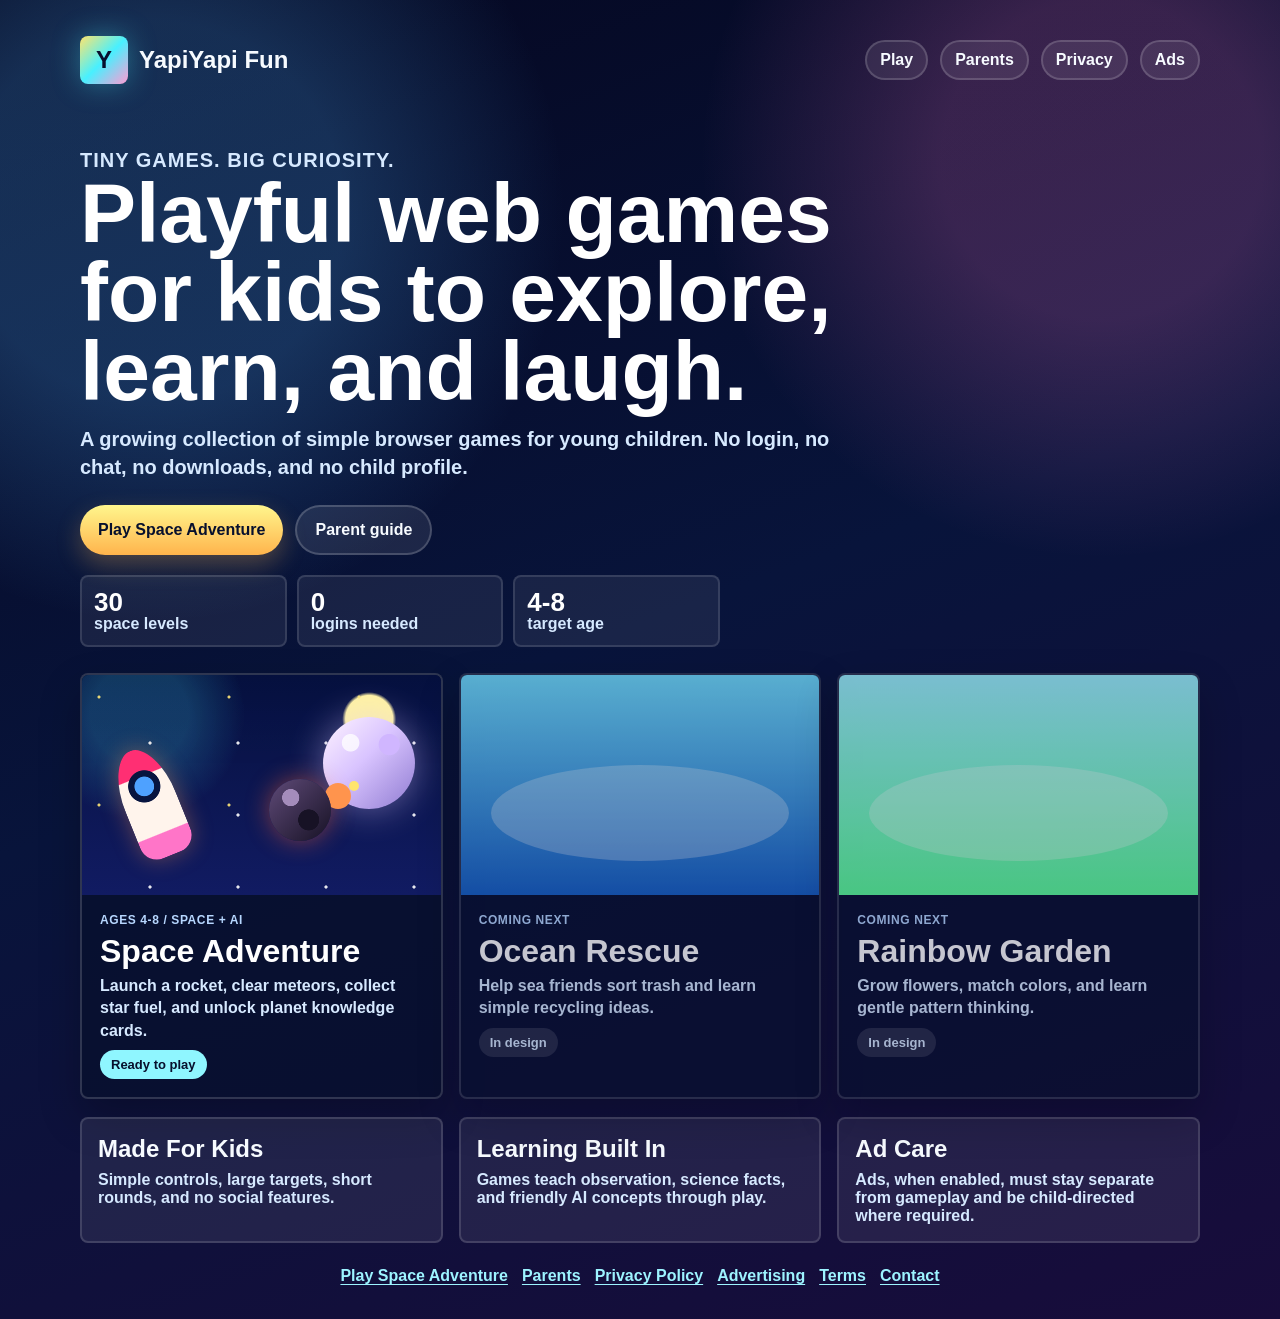
==== index.html @ 33f290f4 "Polish YapiYapi Fun website" ====
<!doctype html>
<html lang="en">
  <head>
    <meta charset="UTF-8" />
    <meta name="viewport" content="width=device-width, initial-scale=1.0" />
    <meta
      name="description"
      content="YapiYapi Fun is a child-friendly collection of simple no-login web games for kids, starting with the space learning game Space Adventure."
    />
    <link rel="canonical" href="https://yapiyapi.fun/" />
    <meta property="og:site_name" content="YapiYapi Fun" />
    <meta property="og:type" content="website" />
    <meta property="og:title" content="YapiYapi Fun - Kids Web Games" />
    <meta
      property="og:description"
      content="Simple browser games for kids with playful science, space, and AI learning."
    />
    <meta property="og:url" content="https://yapiyapi.fun/" />
    <meta name="twitter:card" content="summary" />
    <title>YapiYapi Fun - Kids Web Games</title>
    <link rel="stylesheet" href="./styles.css?v=yapi-home-v3" />
  </head>
  <body>
    <main class="home-app">
      <header class="home-header">
        <a class="home-brand" href="./index.html" aria-label="YapiYapi Fun home">
          <span class="home-logo" aria-hidden="true">Y</span>
          <span>YapiYapi Fun</span>
        </a>
        <nav class="home-nav" aria-label="Site navigation">
          <a href="./space-adventure.html">Play</a>
          <a href="./parents.html">Parents</a>
          <a href="./privacy.html">Privacy</a>
          <a href="./ads.html">Ads</a>
        </nav>
      </header>

      <section class="home-hero" aria-labelledby="homeTitle">
        <p class="eyebrow">Tiny games. Big curiosity.</p>
        <h1 id="homeTitle">Playful web games for kids to explore, learn, and laugh.</h1>
        <p>
          A growing collection of simple browser games for young children. No login, no chat,
          no downloads, and no child profile.
        </p>
        <div class="hero-actions" aria-label="Featured actions">
          <a class="primary-play" href="./space-adventure.html">Play Space Adventure</a>
          <a class="secondary-play" href="./parents.html">Parent guide</a>
        </div>
        <div class="home-stats" aria-label="Site highlights">
          <span><strong>30</strong> space levels</span>
          <span><strong>0</strong> logins needed</span>
          <span><strong>4-8</strong> target age</span>
        </div>
      </section>

      <section class="game-gallery" aria-label="Game collection">
        <a class="game-tile featured-tile" href="./space-adventure.html">
          <span class="tile-art space-art" aria-hidden="true">
            <span class="tile-stars"></span>
            <span class="tile-planet"></span>
            <span class="tile-rocket"></span>
            <span class="tile-meteor"></span>
          </span>
          <span class="tile-body">
            <span class="tile-kicker">Ages 4-8 / Space + AI</span>
            <strong>Space Adventure</strong>
            <span>Launch a rocket, clear meteors, collect star fuel, and unlock planet knowledge cards.</span>
            <span class="tile-badge">Ready to play</span>
          </span>
        </a>

        <article class="game-tile coming-soon">
          <span class="tile-art ocean-art" aria-hidden="true"><span></span></span>
          <span class="tile-body">
            <span class="tile-kicker">Coming next</span>
            <strong>Ocean Rescue</strong>
            <span>Help sea friends sort trash and learn simple recycling ideas.</span>
            <span class="tile-badge muted-badge">In design</span>
          </span>
        </article>

        <article class="game-tile coming-soon">
          <span class="tile-art garden-art" aria-hidden="true"><span></span></span>
          <span class="tile-body">
            <span class="tile-kicker">Coming next</span>
            <strong>Rainbow Garden</strong>
            <span>Grow flowers, match colors, and learn gentle pattern thinking.</span>
            <span class="tile-badge muted-badge">In design</span>
          </span>
        </article>
      </section>

      <section class="home-info">
        <article>
          <h2>Made For Kids</h2>
          <p>Simple controls, large targets, short rounds, and no social features.</p>
        </article>
        <article>
          <h2>Learning Built In</h2>
          <p>Games teach observation, science facts, and friendly AI concepts through play.</p>
        </article>
        <article>
          <h2>Ad Care</h2>
          <p>Ads, when enabled, must stay separate from gameplay and be child-directed where required.</p>
        </article>
      </section>

      <nav class="legal-links" aria-label="Site policies">
        <a class="text-link" href="./space-adventure.html">Play Space Adventure</a>
        <a class="text-link" href="./parents.html">Parents</a>
        <a class="text-link" href="./privacy.html">Privacy Policy</a>
        <a class="text-link" href="./ads.html">Advertising</a>
        <a class="text-link" href="./terms.html">Terms</a>
        <a class="text-link" href="mailto:535826356@qq.com">Contact</a>
      </nav>
    </main>
  </body>
</html>
---- styles.css ----
:root {
  color-scheme: dark;
  font-family: "Trebuchet MS", "Segoe UI", Arial, sans-serif;
  --ink: #f7fbff;
  --muted: #b7d7ff;
  --deep: #060a23;
  --deep-2: #111b4a;
  --blue: #4ea1ff;
  --cyan: #48f0ff;
  --pink: #ff75c8;
  --purple: #8d7cff;
  --yellow: #ffe56d;
  --orange: #ff944d;
  --green: #5cff9a;
  --danger: #ff6680;
}

* {
  box-sizing: border-box;
}

html,
body {
  min-height: 100%;
}

body {
  margin: 0;
  color: var(--ink);
  background:
    radial-gradient(circle at 12% 16%, rgb(80 180 255 / 22%) 0 12%, transparent 26%),
    radial-gradient(circle at 86% 12%, rgb(255 117 200 / 20%) 0 10%, transparent 25%),
    linear-gradient(160deg, #050720 0%, #08143b 48%, #180c3b 100%);
}

button,
a {
  -webkit-tap-highlight-color: transparent;
}

button {
  min-height: 48px;
  border: 2px solid rgb(255 255 255 / 22%);
  border-radius: 8px;
  padding: 0 16px;
  color: #06102c;
  background: linear-gradient(180deg, #fff18a, #ffbc4a);
  box-shadow: 0 8px 0 rgb(100 48 0 / 28%);
  font: inherit;
  font-weight: 900;
  cursor: pointer;
}

button:active {
  transform: translateY(5px);
  box-shadow: 0 3px 0 rgb(100 48 0 / 28%);
}

button:focus-visible,
a:focus-visible {
  outline: 4px solid var(--cyan);
  outline-offset: 3px;
}

.home-app {
  width: min(1120px, calc(100% - 28px));
  margin: 0 auto;
  padding: 22px 0 34px;
}

.home-header {
  display: flex;
  align-items: center;
  justify-content: space-between;
  gap: 16px;
  padding: 14px 0 24px;
}

.home-brand,
.home-nav a {
  color: var(--ink);
  font-weight: 900;
  text-decoration: none;
}

.home-brand {
  display: flex;
  align-items: center;
  gap: 11px;
  font-size: 24px;
}

.home-logo {
  display: grid;
  width: 48px;
  height: 48px;
  place-items: center;
  border-radius: 8px;
  color: #08102d;
  background: linear-gradient(135deg, var(--yellow), var(--cyan), #ff9bd4);
  box-shadow: 0 0 28px rgb(72 240 255 / 34%);
}

.home-nav {
  display: flex;
  flex-wrap: wrap;
  gap: 12px;
}

.home-nav a {
  border: 2px solid rgb(255 255 255 / 16%);
  border-radius: 999px;
  padding: 9px 13px;
  background: rgb(255 255 255 / 8%);
}

.home-hero {
  max-width: 760px;
  padding: 38px 0 26px;
}

.home-hero h1 {
  margin: 0 0 14px;
  color: #fff;
  font-size: clamp(44px, 8vw, 84px);
  line-height: 0.94;
}

.home-hero p {
  margin: 0;
  color: #d6e9ff;
  font-size: 20px;
  font-weight: 900;
  line-height: 1.4;
}

.hero-actions {
  display: flex;
  flex-wrap: wrap;
  gap: 12px;
  margin-top: 24px;
}

.primary-play,
.secondary-play {
  display: inline-flex;
  align-items: center;
  min-height: 50px;
  border-radius: 999px;
  padding: 0 18px;
  font-weight: 900;
  text-decoration: none;
}

.primary-play {
  color: #07102d;
  background: linear-gradient(180deg, #fff68d, #ffb44c);
  box-shadow: 0 10px 24px rgb(255 180 76 / 28%);
}

.secondary-play {
  border: 2px solid rgb(255 255 255 / 18%);
  color: var(--ink);
  background: rgb(255 255 255 / 9%);
}

.home-stats {
  display: grid;
  grid-template-columns: repeat(3, minmax(0, 1fr));
  gap: 10px;
  max-width: 640px;
  margin-top: 20px;
}

.home-stats span {
  border: 2px solid rgb(255 255 255 / 12%);
  border-radius: 8px;
  padding: 12px;
  color: #d6e9ff;
  background: rgb(255 255 255 / 7%);
  font-weight: 900;
}

.home-stats strong {
  display: block;
  color: #fff;
  font-size: 26px;
  line-height: 1;
}

.game-gallery,
.home-info {
  display: grid;
  grid-template-columns: repeat(3, minmax(0, 1fr));
  gap: 16px;
}

.game-tile {
  min-height: 390px;
  display: flex;
  flex-direction: column;
  overflow: hidden;
  border: 2px solid rgb(255 255 255 / 16%);
  border-radius: 8px;
  color: var(--ink);
  background: rgb(8 16 45 / 72%);
  box-shadow: 0 18px 42px rgb(0 0 0 / 24%);
  text-decoration: none;
  transition: transform 0.18s ease;
}

.game-tile:hover {
  transform: translateY(-4px);
}

.tile-art {
  position: relative;
  min-height: 220px;
  overflow: hidden;
}

.space-art {
  background:
    radial-gradient(circle at 80% 20%, #fff3a3 0 7%, transparent 8%),
    radial-gradient(circle at 16% 18%, rgb(72 240 255 / 18%) 0 14%, transparent 30%),
    linear-gradient(180deg, #06113f 0%, #111b62 100%);
}

.tile-stars {
  position: absolute;
  inset: 0;
  background-image:
    radial-gradient(circle, #fff 0 1.2px, transparent 2px),
    radial-gradient(circle, #ffe878 0 1px, transparent 2px);
  background-position: 24px 32px, 82px 76px;
  background-size: 88px 72px, 130px 108px;
  opacity: 0.9;
}

.tile-planet {
  position: absolute;
  right: 26px;
  top: 42px;
  width: 92px;
  height: 92px;
  border-radius: 50%;
  background:
    radial-gradient(circle at 30% 28%, rgb(255 255 255 / 76%) 0 9%, transparent 10%),
    radial-gradient(circle at 72% 30%, #d0b6ff 0 11%, transparent 12%),
    linear-gradient(135deg, #fff4ff 0%, #d9c4ff 45%, #8f7bd1 100%);
  box-shadow: 0 0 36px rgb(217 196 255 / 46%);
}

.tile-rocket {
  position: absolute;
  left: 42px;
  bottom: 36px;
  width: 54px;
  height: 112px;
  border-radius: 50% 50% 18px 18px;
  background:
    radial-gradient(circle at 50% 34%, #4ea1ff 0 12%, #07143f 13% 20%, transparent 21%),
    linear-gradient(180deg, #ff2f73 0 24%, #fff4ec 25% 78%, #ff75c8 79% 100%);
  box-shadow: 0 0 22px rgb(255 148 77 / 36%);
  transform: rotate(-22deg);
}

.tile-meteor {
  position: absolute;
  right: 110px;
  bottom: 54px;
  width: 62px;
  height: 62px;
  border-radius: 50%;
  background:
    radial-gradient(circle at 35% 30%, #a48cbb 0 14%, transparent 15%),
    radial-gradient(circle at 64% 66%, #171225 0 18%, transparent 19%),
    linear-gradient(135deg, #5f4a78, #171225);
  box-shadow: 38px -14px 0 -18px #ff944d, 54px -24px 0 -26px #ffe56d, 0 0 24px rgb(255 100 50 / 48%);
}

.ocean-art {
  background: linear-gradient(180deg, #72dfff 0%, #1761c6 100%);
}

.garden-art {
  background: linear-gradient(180deg, #9df4ff 0%, #5cff9a 100%);
}

.ocean-art span,
.garden-art span {
  position: absolute;
  inset: auto 30px 34px;
  height: 96px;
  border-radius: 50%;
  background: rgb(255 255 255 / 28%);
}

.tile-body {
  display: grid;
  gap: 8px;
  padding: 18px;
}

.tile-kicker {
  color: var(--muted);
  font-size: 12px;
  font-weight: 900;
  letter-spacing: 0.05em;
  text-transform: uppercase;
}

.tile-body strong {
  color: #fff;
  font-size: 32px;
  line-height: 1;
}

.tile-body > span:not(.tile-kicker):not(.tile-badge) {
  color: #d6e9ff;
  font-weight: 800;
  line-height: 1.4;
}

.tile-badge {
  width: fit-content;
  border-radius: 999px;
  padding: 7px 11px;
  color: #07102d;
  background: #8ff6ff;
  font-size: 13px;
  font-weight: 900;
}

.muted-badge {
  color: #d6e9ff;
  background: rgb(255 255 255 / 12%);
}

.coming-soon {
  opacity: 0.76;
}

.home-info {
  margin: 18px 0;
}

.home-info article {
  border: 2px solid rgb(255 255 255 / 14%);
  border-radius: 8px;
  padding: 16px;
  background: rgb(255 255 255 / 8%);
}

.home-info h2 {
  margin: 0 0 8px;
}

.home-info p {
  margin: 0;
  color: #d6e9ff;
  font-weight: 800;
}

.game-app {
  width: min(1240px, calc(100% - 24px));
  margin: 0 auto;
  padding: 14px 0 28px;
}

.game-screen {
  min-height: calc(100vh - 28px);
  display: grid;
  grid-template-rows: auto minmax(540px, 1fr) auto;
  gap: 12px;
}

.hud {
  display: flex;
  align-items: center;
  justify-content: space-between;
  gap: 12px;
  border: 2px solid rgb(255 255 255 / 16%);
  border-radius: 8px;
  padding: 12px;
  background: rgb(8 16 45 / 72%);
  box-shadow: 0 14px 40px rgb(0 0 0 / 22%);
  backdrop-filter: blur(12px);
}

.brand {
  display: flex;
  align-items: center;
  gap: 10px;
  color: var(--ink);
  font-size: 21px;
  font-weight: 900;
  text-decoration: none;
}

.brand-mark {
  display: grid;
  width: 42px;
  height: 42px;
  place-items: center;
  border-radius: 8px;
  color: #08102d;
  background: linear-gradient(135deg, var(--cyan), var(--yellow));
  box-shadow: 0 0 28px rgb(72 240 255 / 42%);
}

.hud-stats {
  display: flex;
  gap: 10px;
}

.version-badge {
  border: 2px solid rgb(255 255 255 / 22%);
  border-radius: 999px;
  padding: 9px 13px;
  color: #07102d;
  background: linear-gradient(135deg, var(--yellow), var(--cyan));
  box-shadow: 0 0 22px rgb(72 240 255 / 32%);
  font-size: 13px;
  font-weight: 900;
  white-space: nowrap;
}

.hud-stats div {
  min-width: 94px;
  border-radius: 8px;
  padding: 8px 12px;
  background: rgb(255 255 255 / 10%);
}

.hud-stats span,
.mission-text span,
.eyebrow {
  display: block;
  color: var(--muted);
  font-size: 12px;
  font-weight: 900;
  letter-spacing: 0.05em;
  text-transform: uppercase;
}

.hud-stats strong {
  display: block;
  margin-top: 2px;
  color: #fff;
  font-size: 28px;
  line-height: 1;
}

.stage {
  position: relative;
  overflow: hidden;
  min-height: 560px;
  border: 2px solid rgb(255 255 255 / 16%);
  border-radius: 8px;
  background:
    radial-gradient(circle at 50% 120%, rgb(62 187 255 / 28%) 0 22%, transparent 42%),
    radial-gradient(circle at 18% 18%, rgb(255 255 255 / 14%) 0 1px, transparent 2px),
    linear-gradient(180deg, #09143f 0%, #070a25 100%);
  box-shadow: inset 0 0 90px rgb(72 240 255 / 10%), 0 20px 50px rgb(0 0 0 / 26%);
  touch-action: manipulation;
}

.stage.phase-launch {
  background:
    radial-gradient(circle at 60% 13%, #fff3a3 0 3.4%, rgb(255 190 74 / 34%) 3.5% 10%, transparent 18%),
    radial-gradient(circle at 20% 22%, rgb(72 240 255 / 12%) 0 9%, transparent 28%),
    linear-gradient(180deg, #041028 0%, #071a3d 46%, #0b1730 100%);
}

.stage.phase-sky {
  background:
    radial-gradient(circle at 50% 112%, rgb(255 255 255 / 50%) 0 12%, transparent 32%),
    linear-gradient(180deg, #123f9a 0%, #2d93ff 45%, #9ee9ff 100%);
}

.stage.phase-orbit {
  background:
    radial-gradient(circle at 50% 108%, rgb(62 187 255 / 36%) 0 18%, transparent 34%),
    linear-gradient(180deg, #07113a 0%, #10235a 56%, #2a84d8 100%);
}

.stage.phase-space {
  background:
    radial-gradient(circle at 50% 120%, rgb(62 187 255 / 18%) 0 20%, transparent 40%),
    linear-gradient(180deg, #081038 0%, #05071d 100%);
}

.stage.phase-deep {
  background:
    radial-gradient(circle at 22% 24%, rgb(255 117 200 / 18%) 0 10%, transparent 28%),
    radial-gradient(circle at 78% 42%, rgb(72 240 255 / 14%) 0 9%, transparent 26%),
    linear-gradient(180deg, #030513 0%, #08051f 54%, #13082f 100%);
}

.starfield {
  position: absolute;
  inset: 0;
  background-image:
    radial-gradient(circle, #ffffff 0 1px, transparent 1.8px),
    radial-gradient(circle, #7be7ff 0 1.3px, transparent 2.2px),
    radial-gradient(circle, #ffe878 0 1.2px, transparent 2px),
    url("data:image/svg+xml,%3Csvg xmlns='http://www.w3.org/2000/svg' width='180' height='150' viewBox='0 0 180 150'%3E%3Cg fill='none' stroke-linecap='round'%3E%3Cpath d='M28 18v14M21 25h14' stroke='%23fff7bf' stroke-width='2'/%3E%3Cpath d='M116 28v12M110 34h12' stroke='%238ce7ff' stroke-width='2'/%3E%3Cpath d='M74 94v10M69 99h10' stroke='%23ffffff' stroke-width='1.6'/%3E%3Cpath d='M150 112v14M143 119h14' stroke='%23ffd66e' stroke-width='2'/%3E%3C/g%3E%3C/svg%3E");
  background-position: 18px 22px, 78px 92px, 142px 48px, 0 0;
  background-size: 230px 210px, 320px 280px, 430px 390px, 360px 300px;
  animation: starFloat 120s linear infinite;
  opacity: 0.62;
}

.starfield::before {
  position: absolute;
  inset: 0;
  background-image:
    radial-gradient(circle, rgb(255 255 255 / 0%) 0 10px, transparent 11px),
    url("data:image/svg+xml,%3Csvg xmlns='http://www.w3.org/2000/svg' width='260' height='180' viewBox='0 0 260 180'%3E%3Cg fill='none' stroke-linecap='round'%3E%3Cpath d='M40 40v22M29 51h22' stroke='%23fff3a3' stroke-width='2.4'/%3E%3Cpath d='M188 36v18M179 45h18' stroke='%2372dfff' stroke-width='2.4'/%3E%3Cpath d='M94 142v16M86 150h16' stroke='%23ffffff' stroke-width='2'/%3E%3Cpath d='M222 126v12M216 132h12' stroke='%23d8b5ff' stroke-width='2'/%3E%3C/g%3E%3C/svg%3E");
  background-position: 0 0, 16px 10px;
  background-size: 1px 1px, 520px 360px;
  background-repeat: repeat;
  content: "";
  filter: drop-shadow(0 0 5px rgb(108 214 255 / 70%));
  opacity: 0.34;
}

.starfield-b {
  opacity: 0.18;
  filter: blur(0.4px);
  animation-duration: 42s;
  animation-direction: normal;
}

.speed-lines {
  position: absolute;
  inset: -30% 0;
  opacity: 0;
  background-image:
    linear-gradient(180deg, transparent 0 28%, rgb(255 255 255 / 34%) 29% 42%, transparent 43%),
    linear-gradient(180deg, transparent 0 18%, rgb(72 240 255 / 24%) 19% 32%, transparent 33%);
  background-position: 14% 0, 76% 80px;
  background-size: 4px 220px, 3px 170px;
  pointer-events: none;
  transition: opacity 0.4s ease;
  z-index: 2;
}

.stage.running .speed-lines {
  opacity: 0;
  animation: none;
}

.stage.running.phase-launch .earth-curve {
  animation: groundDrop 4s ease-out forwards;
}

.stage.running .starfield-a {
  animation: ascentStars 8s linear infinite;
}

.stage.running .starfield-b {
  animation: ascentStarsFast 5.6s linear infinite;
}

.stage.running .orbit {
  animation: orbitFloat 8s ease-in-out infinite alternate;
}

.stage.running .nebula {
  animation: breathe 5s ease-in-out infinite alternate;
}

.stage.running .planet {
  animation: planetBob 4s ease-in-out infinite;
}

.stage.running .planet-label {
  animation: none;
}

.stage.launching .starfield-a {
  animation-duration: 3.6s;
}

.stage.launching .starfield-b {
  animation-duration: 2.8s;
}

.stage.launching .earth-curve {
  animation: groundDrop 3s linear forwards;
}

.stage.launching .rocket {
  bottom: 205px;
  left: 54%;
  transform: translateX(-50%) rotate(28deg) scale(1.24);
  transition: left 2.4s cubic-bezier(0.16, 0.84, 0.29, 1), bottom 2.4s cubic-bezier(0.16, 0.84, 0.29, 1), transform 2.4s cubic-bezier(0.16, 0.84, 0.29, 1);
}

.stage.launching .rocket-plume {
  animation-duration: 0.09s;
  transform: translateY(8px) scaleY(calc(1.42 * var(--flame-boost))) scaleX(0.82);
}

.stage.impact {
  animation: impactFlash 0.42s ease-out;
}

.nebula {
  position: absolute;
  width: 360px;
  height: 360px;
  border-radius: 50%;
  filter: blur(18px);
  opacity: 0.42;
  animation: breathe 5s ease-in-out infinite alternate;
}

.nebula-one {
  left: -90px;
  top: 70px;
  background: radial-gradient(circle, var(--cyan), transparent 66%);
}

.nebula-two {
  right: -120px;
  bottom: -80px;
  background: radial-gradient(circle, var(--pink), transparent 64%);
  animation-delay: -1.8s;
}

.orbit {
  position: absolute;
  border: 2px dashed rgb(255 255 255 / 16%);
  border-radius: 50%;
  pointer-events: none;
}

.orbit-one {
  right: 6%;
  top: 6%;
  width: 320px;
  height: 190px;
  transform: rotate(-18deg);
}

.orbit-two {
  left: 20%;
  bottom: 4%;
  width: 420px;
  height: 250px;
  transform: rotate(16deg);
}

.earth-curve {
  position: absolute;
  left: -12%;
  right: -12%;
  bottom: -24%;
  height: 38%;
  border-radius: 50% 50% 0 0;
  background:
    radial-gradient(circle at 26% 34%, rgb(73 199 112 / 95%) 0 7%, transparent 8%),
    radial-gradient(circle at 62% 22%, rgb(65 183 255 / 90%) 0 9%, transparent 10%),
    linear-gradient(180deg, #82e7ff, #2579d6 44%, #1552a8);
  box-shadow: 0 -22px 60px rgb(130 231 255 / 36%);
  opacity: 0;
  transition: opacity 0.8s ease, transform 0.8s ease;
  z-index: 1;
}

.phase-launch .earth-curve,
.phase-sky .earth-curve,
.phase-orbit .earth-curve {
  opacity: 1;
}

.phase-launch .earth-curve {
  opacity: 0.36;
  transform: translateY(22%);
}

.phase-orbit .earth-curve {
  transform: translateY(14%);
}

.planet {
  position: absolute;
  right: 7%;
  top: 18%;
  width: clamp(88px, 11vw, 132px);
  aspect-ratio: 1;
  border-radius: 50%;
  opacity: 0;
  transform: translateY(12px) scale(0.92);
  transition: opacity 0.7s ease, transform 0.7s ease;
  animation: planetBob 4s ease-in-out infinite;
  isolation: isolate;
  z-index: 2;
}

.planet::after {
  position: absolute;
  left: 50%;
  top: 50%;
  width: 54%;
  height: 30%;
  background:
    radial-gradient(circle at 26% 28%, #10183d 0 7%, transparent 8%),
    radial-gradient(circle at 74% 28%, #10183d 0 7%, transparent 8%),
    radial-gradient(circle at 18% 64%, rgb(255 122 166 / 78%) 0 10%, transparent 11%),
    radial-gradient(circle at 82% 64%, rgb(255 122 166 / 78%) 0 10%, transparent 11%);
  border-bottom: 5px solid #10183d;
  border-radius: 0 0 50% 50%;
  content: "";
  transform: translate(-50%, -30%) scale(0.72);
}

.planet.visible {
  opacity: 1;
  transform: translateY(0) scale(1);
}

.planet-label {
  position: absolute;
  right: 7%;
  top: calc(18% + clamp(94px, 12vw, 146px));
  min-width: 92px;
  border-radius: 999px;
  padding: 8px 14px;
  color: #08102d;
  background: rgb(255 255 255 / 86%);
  box-shadow: 0 10px 24px rgb(0 0 0 / 18%);
  font-weight: 900;
  text-align: center;
  z-index: 3;
}

.moon {
  background:
    radial-gradient(circle at 30% 28%, rgb(255 255 255 / 76%) 0 9%, transparent 10%),
    radial-gradient(circle at 72% 30%, #d0b6ff 0 11%, transparent 12%),
    radial-gradient(circle at 67% 72%, #8874c9 0 12%, transparent 13%),
    radial-gradient(circle at 34% 72%, #d9c6ff 0 8%, transparent 9%),
    linear-gradient(135deg, #fff4ff 0%, #d9c4ff 45%, #8f7bd1 100%);
  box-shadow: inset -20px -18px 0 rgb(76 61 134 / 22%), 0 0 40px rgb(217 196 255 / 46%);
}

.mars {
  background:
    radial-gradient(circle at 30% 28%, rgb(255 255 255 / 64%) 0 9%, transparent 10%),
    radial-gradient(circle at 72% 58%, #bd4086 0 9%, transparent 10%),
    radial-gradient(circle at 42% 76%, #ff80c0 0 8%, transparent 9%),
    linear-gradient(160deg, #ff9bd4 0%, #d54db5 52%, #7338bd 100%);
  box-shadow: inset -22px -22px 0 rgb(89 41 128 / 24%), 0 0 46px rgb(255 117 205 / 48%);
}

.jupiter {
  background:
    radial-gradient(circle at 28% 24%, rgb(255 255 255 / 60%) 0 10%, transparent 11%),
    linear-gradient(180deg, #a96cff 0 14%, #7b4bd6 15% 27%, #b78cff 28% 45%, #6545c9 46% 60%, #9677ff 61% 100%);
  box-shadow: inset -24px -24px 0 rgb(55 34 112 / 24%), 0 0 48px rgb(163 120 255 / 42%);
}

.earth {
  background:
    radial-gradient(circle at 58% 35%, #76e086 0 13%, transparent 14%),
    radial-gradient(circle at 34% 62%, #68d179 0 16%, transparent 17%),
    radial-gradient(circle at 72% 70%, #3cbf75 0 10%, transparent 11%),
    radial-gradient(circle at 30% 28%, rgb(255 255 255 / 62%) 0 10%, transparent 11%),
    linear-gradient(135deg, #5ee6ff 0%, #2474d7 56%, #163a9d 100%);
  box-shadow: inset -22px -20px 0 rgb(22 42 96 / 24%), 0 0 44px rgb(94 230 255 / 42%);
}

.venus {
  background:
    radial-gradient(circle at 30% 24%, rgb(255 255 255 / 68%) 0 10%, transparent 11%),
    repeating-linear-gradient(165deg, #ffd88f 0 14px, #ffb66b 15px 28px, #ffe3ad 29px 42px);
  box-shadow: inset -22px -20px 0 rgb(139 81 29 / 20%), 0 0 48px rgb(255 206 128 / 44%);
}

.mercury {
  background:
    radial-gradient(circle at 30% 26%, rgb(255 255 255 / 62%) 0 9%, transparent 10%),
    radial-gradient(circle at 68% 56%, #6f7285 0 11%, transparent 12%),
    radial-gradient(circle at 40% 72%, #555867 0 8%, transparent 9%),
    linear-gradient(135deg, #d8dce8 0%, #8f96a8 50%, #4e5263 100%);
  box-shadow: inset -22px -20px 0 rgb(38 42 56 / 22%), 0 0 36px rgb(216 220 232 / 34%);
}

.uranus {
  background:
    radial-gradient(circle at 28% 24%, rgb(255 255 255 / 62%) 0 10%, transparent 11%),
    linear-gradient(135deg, #b8fff4 0%, #69d5e8 52%, #4c8ec7 100%);
  box-shadow: inset -22px -20px 0 rgb(47 96 128 / 22%), 0 0 44px rgb(105 213 232 / 44%);
}

.neptune {
  background:
    radial-gradient(circle at 30% 25%, rgb(255 255 255 / 60%) 0 10%, transparent 11%),
    radial-gradient(circle at 70% 70%, #193b9d 0 13%, transparent 14%),
    linear-gradient(135deg, #4f9cff 0%, #2858d9 52%, #15227c 100%);
  box-shadow: inset -22px -20px 0 rgb(15 25 92 / 26%), 0 0 48px rgb(79 156 255 / 48%);
}

.sun-world {
  background:
    radial-gradient(circle at 34% 28%, #fff9a8 0 12%, transparent 13%),
    radial-gradient(circle, #ffd44a 0 48%, #ff922e 72%, #ff5a1f 100%);
  box-shadow: 0 0 80px rgb(255 190 74 / 72%), 0 0 28px rgb(255 255 168 / 62%);
}

.deep-space {
  background:
    radial-gradient(circle at 35% 30%, #e2d9ff 0 8%, transparent 9%),
    radial-gradient(circle at 64% 46%, #7cf7ff 0 7%, transparent 8%),
    radial-gradient(circle at 48% 70%, #ff7ac8 0 8%, transparent 9%),
    linear-gradient(135deg, #24105f 0%, #0b124a 52%, #030514 100%);
  box-shadow: inset -20px -18px 0 rgb(0 0 0 / 20%), 0 0 52px rgb(141 124 255 / 46%);
}

.comet {
  background:
    radial-gradient(circle at 30% 28%, rgb(255 255 255 / 70%) 0 10%, transparent 11%),
    radial-gradient(circle at 62% 58%, #606179 0 10%, transparent 11%),
    linear-gradient(135deg, #f2f6ff 0%, #9aa3bf 58%, #4d5874 100%);
  box-shadow: -32px 12px 42px rgb(124 247 255 / 28%), 0 0 38px rgb(242 246 255 / 38%);
}

.saturn {
  background:
    radial-gradient(circle at 34% 24%, rgb(255 255 255 / 58%) 0 11%, transparent 12%),
    linear-gradient(135deg, #5fd8ff 0%, #265bd6 52%, #6344d8 100%);
  box-shadow: inset -22px -22px 0 rgb(30 38 119 / 22%), 0 0 50px rgb(95 216 255 / 44%);
}

.saturn::before {
  position: absolute;
  inset: 36% -58%;
  border: 13px solid rgb(120 232 255 / 78%);
  border-left-color: rgb(255 255 255 / 24%);
  border-right-color: rgb(255 224 93 / 82%);
  border-radius: 50%;
  content: "";
  transform: rotate(-18deg);
  z-index: -1;
}

.rocket {
  position: absolute;
  left: 50%;
  bottom: 128px;
  width: 92px;
  height: 128px;
  --flame-boost: 1;
  transform: translateX(-50%);
  transition: transform 0.75s ease, left 0.75s ease, bottom 0.75s ease;
  animation: rocketWobble 3.2s ease-in-out infinite alternate;
  z-index: 5;
}

.rocket.space {
  left: 50%;
  bottom: 128px;
  transform: translateX(-50%);
}

.rocket-svg {
  width: 100%;
  height: 100%;
  overflow: visible;
  filter: drop-shadow(0 20px 28px rgb(0 0 0 / 34%));
}

.rocket.boosted .rocket-svg {
  filter: drop-shadow(0 20px 28px rgb(0 0 0 / 34%)) drop-shadow(0 0 20px rgb(255 196 70 / 46%));
}

.rocket.hit {
  animation: rocketHit 0.42s ease-out, rocketWobble 1.8s ease-in-out infinite alternate;
}

.rocket-shadow {
  fill: rgb(0 0 0 / 18%);
  transform: translate(8px, 8px);
}

.rocket-main {
  filter: drop-shadow(0 0 10px rgb(255 255 255 / 20%));
}

.rocket-plume {
  animation: plumePulse 0.13s ease-in-out infinite alternate;
  transform-origin: 130px 260px;
}

.rocket-nose,
.rocket-stripe,
.rocket-window,
.rocket-body,
.rocket-panel,
.rocket-booster,
.rocket-fin,
.rocket-flame,
.spark {
  display: none;
}

.rocket-body {
  position: absolute;
  left: 36px;
  top: 70px;
  width: 46px;
  height: 188px;
  border-radius: 24px 24px 10px 10px;
  background:
    repeating-linear-gradient(180deg, transparent 0 23px, rgb(210 34 62 / 70%) 24px 29px, transparent 30px 50px),
    linear-gradient(90deg, rgb(255 255 255 / 90%) 0 18%, transparent 19%),
    linear-gradient(90deg, #fff9f0 0%, #f3eadf 62%, #d5c2b4 100%);
  box-shadow: inset -9px 0 0 rgb(51 83 125 / 20%), 0 8px 18px rgb(0 0 0 / 22%);
  z-index: 2;
}

.rocket-nose {
  position: absolute;
  left: 35px;
  top: 0;
  width: 48px;
  height: 86px;
  border-radius: 50% 50% 18px 18px / 64% 64% 18px 18px;
  background: linear-gradient(90deg, #fff4e8, #f1d5c4 70%, #c6a99d);
  box-shadow: inset -8px 0 0 rgb(93 70 67 / 16%);
  z-index: 4;
}

.rocket-stripe {
  position: absolute;
  left: 37px;
  top: 170px;
  width: 44px;
  height: 10px;
  border-radius: 999px;
  background: linear-gradient(90deg, #ff315f, #ff9c5a);
  z-index: 5;
}

.rocket-window {
  position: absolute;
  left: 48px;
  top: 108px;
  width: 22px;
  height: 22px;
  border: 4px solid #192d4a;
  border-radius: 50%;
  background: radial-gradient(circle at 32% 28%, #fff 0 16%, transparent 17%), var(--cyan);
  box-shadow: 0 0 18px rgb(72 240 255 / 60%);
  z-index: 6;
}

.rocket-panel {
  position: absolute;
  top: 198px;
  width: 7px;
  height: 40px;
  border-radius: 999px;
  background: rgb(67 97 137 / 38%);
  z-index: 5;
}

.panel-left {
  left: 47px;
}

.panel-right {
  right: 47px;
}

.rocket-booster {
  position: absolute;
  top: 116px;
  width: 18px;
  height: 148px;
  border-radius: 12px 12px 8px 8px;
  background: linear-gradient(90deg, #fff5ea, #d5c3b9);
  box-shadow: inset -4px 0 0 rgb(44 74 114 / 14%);
  z-index: 1;
}

.booster-left {
  left: 20px;
}

.booster-right {
  right: 20px;
}

.rocket-fin {
  position: absolute;
  top: 234px;
  width: 30px;
  height: 54px;
  background: linear-gradient(180deg, #d61f45, #8d1632);
  z-index: 3;
}

.rocket-fin.left {
  left: 18px;
  border-radius: 20px 4px 8px 20px;
  transform: rotate(-8deg);
}

.rocket-fin.right {
  right: 18px;
  border-radius: 4px 20px 20px 8px;
  transform: rotate(8deg);
}

.rocket-flame {
  position: absolute;
  left: 40px;
  top: 258px;
  width: 38px;
  height: 150px;
  border-radius: 0 0 50% 50%;
  background:
    radial-gradient(ellipse at 50% 18%, #fff 0 12%, transparent 13%),
    linear-gradient(180deg, #fff7a8 0%, var(--yellow) 26%, var(--orange) 68%, rgb(255 80 61 / 0%) 100%);
  transform-origin: top center;
  filter: drop-shadow(0 0 18px rgb(255 148 77 / 76%));
  animation: flame 0.14s ease-in-out infinite alternate;
  z-index: 0;
}

.flame-core {
  left: 49px;
  top: 260px;
  width: 20px;
  height: 108px;
  background: linear-gradient(180deg, #fff, #ffe56d 38%, transparent);
  filter: drop-shadow(0 0 22px rgb(255 229 109 / 80%));
  z-index: 1;
}

.spark {
  position: absolute;
  top: 322px;
  width: 12px;
  height: 12px;
  border-radius: 50%;
  background: var(--yellow);
  opacity: 0.8;
  animation: sparkleDrop 0.9s ease-in infinite;
}

.spark-a {
  left: 34px;
}

.spark-b {
  right: 34px;
  animation-delay: 0.28s;
}

.lesson-card {
  position: absolute;
  left: 18px;
  top: auto;
  bottom: 18px;
  width: min(260px, calc(100% - 36px));
  border: 2px solid rgb(255 255 255 / 20%);
  border-radius: 8px;
  padding: 18px;
  background: rgb(8 16 45 / 76%);
  box-shadow: 0 16px 38px rgb(0 0 0 / 24%);
  backdrop-filter: blur(14px);
  z-index: 6;
}

.lesson-card h1 {
  margin: 0 0 6px;
  color: #fff;
  font-size: 28px;
  line-height: 0.96;
}

.lesson-card p {
  margin: 0;
  color: #e9f5ff;
  font-size: 13px;
  font-weight: 900;
  line-height: 1.36;
}

.lesson-card .science-fact {
  margin-top: 8px;
  border-radius: 8px;
  padding: 8px;
  color: #07102d;
  background: linear-gradient(135deg, var(--cyan), #fff);
  font-size: 12px;
}

.ai-meter {
  height: 10px;
  margin-top: 10px;
  overflow: hidden;
  border: 1px solid rgb(255 255 255 / 24%);
  border-radius: 999px;
  background: rgb(255 255 255 / 14%);
}

.ai-meter span {
  display: block;
  width: 0%;
  height: 100%;
  border-radius: inherit;
  background: linear-gradient(90deg, #7cf7ff, #fef08a, #ff7ac8);
  box-shadow: 0 0 14px rgb(124 247 255 / 72%);
  transition: width 0.25s ease;
}

.meteor {
  position: absolute;
  width: var(--hit-size);
  height: var(--hit-size);
  padding: 0;
  border: 0;
  border-radius: 50%;
  background: transparent;
  cursor: pointer;
  animation: meteorFly var(--speed) linear forwards;
  z-index: 4;
}

.meteor.from-left {
  rotate: 0deg;
}

.meteor.from-right {
  rotate: 0deg;
}


.meteor-svg {
  position: absolute;
  left: 50%;
  top: 50%;
  width: calc(var(--size) * 3.6);
  height: calc(var(--size) * 2.1);
  overflow: visible;
  pointer-events: none;
  filter: drop-shadow(0 0 22px rgb(255 100 50 / 42%));
  transform: translate(-50%, -50%);
}

.meteor-tail {
  animation: tailPulse 0.22s ease-in-out infinite alternate;
  transform-origin: 260px 95px;
}

.meteor-rock {
  animation: rockHeat 0.7s ease-in-out infinite alternate;
}

.meteor.scan {
  outline: 7px solid rgb(72 240 255 / 58%);
  outline-offset: 10px;
}

.meteor.pop {
  pointer-events: none;
  animation: pop 0.45s ease-out forwards;
}

.meteor.hit {
  pointer-events: none;
  animation: meteorCrash 0.22s ease-out forwards;
}

.explosion {
  position: absolute;
  width: 120px;
  height: 120px;
  z-index: 8;
  pointer-events: none;
  transform: translate(-50%, -50%);
}

.blast-core,
.blast-ring,
.blast-piece {
  position: absolute;
  left: 50%;
  top: 50%;
  border-radius: 50%;
  transform: translate(-50%, -50%);
}

.blast-core {
  width: 38px;
  height: 38px;
  background:
    radial-gradient(circle, #fff 0 18%, #ffe56d 19% 38%, #ff944d 39% 66%, transparent 67%);
  box-shadow: 0 0 34px rgb(255 148 77 / 90%);
  animation: blastCore 0.46s ease-out forwards;
}

.blast-ring {
  width: 54px;
  height: 54px;
  border: 7px solid rgb(255 229 109 / 82%);
  box-shadow: 0 0 22px rgb(255 102 128 / 72%);
  animation: blastRing 0.62s ease-out forwards;
}

.blast-piece {
  width: 13px;
  height: 13px;
  background: linear-gradient(135deg, #fff18a, #ff5a2f);
  box-shadow: 0 0 12px rgb(255 148 77 / 84%);
  animation: blastPiece 0.58s ease-out forwards;
}

.piece-a {
  --piece-x: -48px;
  --piece-y: -34px;
}

.piece-b {
  --piece-x: 46px;
  --piece-y: -28px;
}

.piece-c {
  --piece-x: -36px;
  --piece-y: 42px;
}

.piece-d {
  --piece-x: 38px;
  --piece-y: 38px;
}

.fuel-star {
  position: absolute;
  width: 74px;
  height: 74px;
  padding: 0;
  border: 0;
  border-radius: 50%;
  background: radial-gradient(circle, rgb(255 255 255 / 88%) 0 18%, rgb(255 224 93 / 50%) 42%, transparent 70%);
  cursor: pointer;
  filter: drop-shadow(0 0 18px rgb(255 224 93 / 72%));
  animation: fuelStarFloat 1.4s ease-in-out infinite alternate;
  z-index: 5;
}

.fuel-star svg {
  width: 100%;
  height: 100%;
  overflow: visible;
}

.fuel-star path:first-child {
  fill: #ffd84c;
  stroke: #fff2a8;
  stroke-width: 7;
  stroke-linejoin: round;
}

.fuel-star circle {
  fill: #4d2c7a;
}

.fuel-star path:last-child {
  fill: none;
  stroke: #4d2c7a;
  stroke-width: 6;
  stroke-linecap: round;
}

.fuel-star.collected {
  pointer-events: none;
  animation: starCollect 0.42s ease-out forwards;
}

.stage[data-challenge="fuel"] .lesson-card {
  border-color: rgb(255 224 93 / 54%);
  box-shadow: 0 16px 38px rgb(0 0 0 / 24%), 0 0 28px rgb(255 224 93 / 20%);
}

.stage[data-challenge="swarm"] .lesson-card {
  border-color: rgb(255 102 128 / 48%);
}

.stage[data-challenge="scanner"] .ai-meter span {
  background: linear-gradient(90deg, #7cf7ff, #8d7cff, #ff7ac8);
}

.stage[data-challenge="planet"] .planet-label {
  background: linear-gradient(135deg, #fff, #d7f7ff);
}

.float-label {
  position: absolute;
  z-index: 7;
  border-radius: 999px;
  padding: 8px 12px;
  color: #07102d;
  background: #fff;
  box-shadow: 0 10px 20px rgb(0 0 0 / 22%);
  font-size: 18px;
  font-weight: 900;
  animation: floatUp 0.9s ease-out forwards;
  pointer-events: none;
}

.overlay {
  position: absolute;
  inset: 0;
  display: grid;
  place-items: center;
  padding: 20px;
  background: rgb(4 8 28 / 62%);
  text-align: center;
  z-index: 10;
}

.overlay.hidden {
  display: none;
}

.overlay-card {
  width: min(620px, 100%);
  border: 2px solid rgb(255 255 255 / 20%);
  border-radius: 8px;
  padding: clamp(22px, 5vw, 38px);
  background: linear-gradient(145deg, rgb(16 30 80 / 92%), rgb(60 38 112 / 90%));
  box-shadow: 0 20px 70px rgb(0 0 0 / 32%), inset 0 0 60px rgb(72 240 255 / 10%);
}

.overlay-card strong {
  display: block;
  margin-bottom: 10px;
  color: #fff;
  font-size: clamp(38px, 7vw, 76px);
  line-height: 0.95;
}

.overlay-card p {
  margin: 0 auto 18px;
  max-width: 500px;
  color: #e6f4ff;
  font-size: 21px;
  font-weight: 900;
  line-height: 1.35;
}

.overlay.ad .overlay-card {
  color: #07102d;
  background: linear-gradient(135deg, #fff8dd, #dff8ff);
}

.overlay.ad .overlay-card strong,
.overlay.ad .overlay-card p {
  color: #07102d;
}

.overlay.knowledge {
  background: rgb(4 8 28 / 42%);
}

.knowledge-card {
  width: min(430px, calc(100% - 32px));
  min-height: 430px;
  display: grid;
  gap: 12px;
  justify-items: center;
  align-content: center;
  border: 3px solid rgb(255 242 168 / 86%);
  border-radius: 8px;
  padding: 26px;
  color: #07102d;
  background:
    radial-gradient(circle at 20% 15%, rgb(255 255 255 / 80%) 0 10%, transparent 26%),
    linear-gradient(145deg, #fff8c7 0%, #9df4ff 48%, #d8b5ff 100%);
  box-shadow: 0 24px 70px rgb(0 0 0 / 38%), 0 0 34px rgb(255 224 93 / 42%);
  text-align: center;
  transform-origin: center;
  animation: cardArrival 0.38s ease-out;
}

.knowledge-card strong {
  color: #14123f;
  font-size: clamp(34px, 5vw, 52px);
  line-height: 0.95;
}

.card-planet {
  border-radius: 999px;
  padding: 8px 16px;
  color: #fff;
  background: linear-gradient(135deg, #243b9f, #7c3aed);
  font-size: 18px;
  font-weight: 900;
}

.card-visual {
  width: min(330px, 100%);
  min-height: 112px;
  display: flex;
  align-items: end;
  justify-content: center;
  gap: 22px;
  border-radius: 8px;
  padding: 14px 12px 10px;
  background: rgb(7 16 45 / 10%);
}

.card-orb-wrap {
  display: grid;
  justify-items: center;
  gap: 7px;
  color: #172554;
  font-size: 14px;
  font-weight: 900;
}

.card-orb {
  position: relative;
  display: block;
  border-radius: 50%;
  box-shadow: 0 0 22px rgb(255 255 255 / 38%);
}

.card-orb.small {
  width: 44px;
  height: 44px;
}

.card-orb.medium {
  width: 60px;
  height: 60px;
}

.card-orb.large {
  width: 86px;
  height: 86px;
}

.card-orb.giant {
  width: 112px;
  height: 112px;
}

.card-hint {
  display: block;
  max-width: 340px;
  border-radius: 999px;
  padding: 7px 12px;
  color: #111a4f;
  background: rgb(255 255 255 / 62%);
  font-size: 14px;
  font-weight: 900;
}

.card-fact,
.card-ai,
.card-stars {
  display: block;
  max-width: 340px;
  font-weight: 900;
  line-height: 1.35;
}

.card-ai {
  color: #23326c;
}

.card-stars {
  border-radius: 999px;
  padding: 9px 14px;
  background: rgb(255 255 255 / 68%);
}

.knowledge-card.collected {
  pointer-events: none;
  animation: cardCollect 0.52s ease-in forwards;
}

.quiz-card {
  text-align: center;
}

.quiz-options {
  display: grid;
  gap: 10px;
  margin: 18px auto;
  max-width: 420px;
}

.quiz-option {
  min-height: 54px;
  border: 2px solid rgb(255 255 255 / 24%);
  background: linear-gradient(135deg, #7c3aed, #0ea5e9);
  color: #fff;
  box-shadow: 0 10px 20px rgb(0 0 0 / 20%);
}

.quiz-option.correct {
  border-color: #fef08a;
  background: linear-gradient(135deg, #22c55e, #14b8a6);
}

.quiz-option:disabled {
  cursor: default;
  opacity: 0.84;
}

.quiz-feedback {
  min-height: 42px;
  color: #fff8c7;
}

.mission-text {
  min-width: 220px;
}

.mission-text strong {
  display: block;
  margin-top: 3px;
  color: #fff;
  font-size: 18px;
}

.controls {
  display: flex;
  flex-wrap: wrap;
  gap: 8px;
  justify-content: flex-end;
}

.controls button {
  min-width: 96px;
  min-height: 44px;
  background: rgb(255 255 255 / 14%);
  box-shadow: none;
  color: #fff;
}

.info-dock {
  display: grid;
  grid-template-columns: repeat(3, 1fr);
  gap: 12px;
  margin-top: 12px;
}

.info-dock article {
  border: 2px solid rgb(255 255 255 / 14%);
  border-radius: 8px;
  padding: 16px;
  background: rgb(8 16 45 / 62%);
}

.info-dock h2 {
  margin: 0 0 8px;
  color: #fff;
}

.info-dock p {
  margin: 0;
  color: #d6e9ff;
  font-weight: 800;
  line-height: 1.38;
}

.legal-links {
  display: flex;
  flex-wrap: wrap;
  justify-content: center;
  gap: 14px;
  padding: 6px 0 0;
}

.policy-page {
  display: grid;
  gap: 12px;
}

.policy-card {
  border: 2px solid rgb(255 255 255 / 16%);
  border-radius: 8px;
  padding: 18px;
  background: rgb(8 16 45 / 72%);
  box-shadow: 0 12px 30px rgb(0 0 0 / 18%);
}

.policy-card h1,
.policy-card h2 {
  margin: 0 0 10px;
  color: #fff;
}

.policy-card p,
.policy-card li {
  color: #d6e9ff;
  font-weight: 800;
  line-height: 1.5;
}

.policy-card ul {
  margin: 0;
  padding-left: 20px;
}

.policy-note {
  border-left: 5px solid var(--yellow);
}

.text-link {
  color: #9df4ff;
  font-weight: 900;
  text-decoration: underline;
  text-underline-offset: 3px;
}

.text-link:focus-visible {
  outline: 3px solid #fef08a;
  outline-offset: 3px;
}

@keyframes starFloat {
  to {
    transform: translate3d(-80px, 90px, 0);
  }
}

@keyframes ascentStars {
  from {
    background-position: 18px 22px, 78px 92px, 142px 48px, 0 0;
  }

  to {
    background-position: 18px 232px, 78px 372px, 142px 438px, 0 300px;
  }
}

@keyframes ascentStarsFast {
  from {
    background-position: 18px 22px, 78px 92px, 142px 48px, 0 0;
  }

  to {
    background-position: 18px 442px, 78px 652px, 142px 828px, 0 600px;
  }
}

@keyframes orbitFloat {
  to {
    transform: translate3d(12px, 8px, 0) rotate(2deg);
  }
}

@keyframes breathe {
  to {
    opacity: 0.66;
    transform: scale(1.08);
  }
}

@keyframes planetBob {
  50% {
    translate: 0 -12px;
  }
}

@keyframes rocketWobble {
  to {
    translate: 0 -7px;
  }
}

@keyframes flame {
  to {
    transform: scaleY(0.66) scaleX(1.14);
    opacity: 0.78;
  }
}

@keyframes sparkleDrop {
  to {
    translate: 0 50px;
    opacity: 0;
    scale: 0.4;
  }
}

@keyframes meteorFly {
  52% {
    transform: translate(var(--mid-x), var(--mid-y));
  }

  to {
    transform: translate(var(--travel-x), var(--travel-y));
  }
}

@keyframes meteorCrash {
  to {
    opacity: 0;
    transform: translate(var(--travel-x), var(--travel-y)) scale(0.38);
    filter: brightness(1.7);
  }
}

@keyframes meteorSpin {
  to {
    rotate: -110deg;
  }
}

@keyframes plumePulse {
  to {
    transform: translateY(5px) scaleY(calc(1.12 * var(--flame-boost))) scaleX(0.92);
    opacity: 0.92;
  }
}

@keyframes fuelStarFloat {
  from {
    transform: translateY(0) scale(0.94) rotate(-5deg);
  }

  to {
    transform: translateY(-12px) scale(1.06) rotate(5deg);
  }
}

@keyframes starCollect {
  to {
    opacity: 0;
    transform: translateY(-34px) scale(1.7) rotate(35deg);
    filter: drop-shadow(0 0 30px rgb(255 224 93 / 96%));
  }
}

@keyframes blastCore {
  to {
    opacity: 0;
    transform: translate(-50%, -50%) scale(2.1);
  }
}

@keyframes blastRing {
  to {
    opacity: 0;
    transform: translate(-50%, -50%) scale(2.4);
    border-width: 2px;
  }
}

@keyframes blastPiece {
  to {
    opacity: 0;
    transform: translate(calc(-50% + var(--piece-x)), calc(-50% + var(--piece-y))) scale(0.55);
  }
}

@keyframes cardArrival {
  from {
    opacity: 0;
    transform: translateY(28px) scale(0.9) rotate(-2deg);
  }
}

@keyframes cardCollect {
  to {
    opacity: 0;
    transform: translateY(-80px) scale(0.72) rotate(5deg);
    filter: brightness(1.2);
  }
}

@keyframes tailPulse {
  to {
    opacity: 0.76;
    transform: scaleX(1.06);
  }
}

@keyframes rockHeat {
  to {
    filter: brightness(1.16);
  }
}

@keyframes pop {
  to {
    opacity: 0;
    scale: 1.75;
    filter: brightness(1.6);
  }
}

@keyframes floatUp {
  to {
    translate: 0 -70px;
    opacity: 0;
  }
}

@keyframes smokePuff {
  to {
    transform: translateY(-16px) scale(1.16);
    opacity: 0.58;
  }
}

@keyframes launchLines {
  to {
    background-position: 14% 220px, 76% 250px;
  }
}

@keyframes groundDrop {
  to {
    transform: translateY(46px) scale(1.02);
    opacity: 0.16;
  }
}

@keyframes smokeFall {
  to {
    translate: 0 90px;
    opacity: 0;
  }
}

@keyframes impactFlash {
  35% {
    box-shadow: inset 0 0 120px rgb(255 80 80 / 38%), 0 20px 50px rgb(0 0 0 / 26%);
  }
}

@keyframes rocketHit {
  20% {
    transform: translateX(calc(-50% - 12px)) rotate(-3deg);
  }

  45% {
    transform: translateX(calc(-50% + 12px)) rotate(3deg);
  }

  70% {
    transform: translateX(calc(-50% - 6px)) rotate(-1deg);
  }
}

@media (max-width: 820px) {
  .home-header {
    align-items: flex-start;
    flex-direction: column;
  }

  .home-hero h1 {
    font-size: 44px;
  }

  .game-gallery,
  .home-info {
    grid-template-columns: 1fr;
  }

  .home-stats {
    grid-template-columns: 1fr;
  }

  .game-screen {
    grid-template-rows: auto minmax(520px, 1fr) auto;
  }

  .top-hud,
  .bottom-hud {
    align-items: stretch;
    flex-direction: column;
  }

  .version-badge {
    width: fit-content;
  }

  .hud-stats {
    display: grid;
    grid-template-columns: repeat(3, 1fr);
  }

  .hud-stats div {
    min-width: 0;
  }

  .controls {
    justify-content: stretch;
  }

  .controls button {
    flex: 1 1 120px;
  }

  .lesson-card {
    left: 14px;
    top: 14px;
    width: calc(100% - 28px);
  }

  .rocket.space {
    left: 50%;
    bottom: 128px;
  }

  .planet {
    right: 6%;
    top: 45%;
  }

  .planet-label {
    right: 6%;
    top: calc(45% + 118px);
  }

  .info-dock {
    grid-template-columns: 1fr;
  }
}

@media (max-width: 560px) {
  .home-app {
    width: min(1120px, calc(100% - 28px));
    overflow-x: hidden;
  }

  .home-hero {
    max-width: calc(100vw - 28px);
    padding-top: 28px;
  }

  .home-hero h1 {
    max-width: calc(100vw - 28px);
    font-size: 26px;
    line-height: 1;
    overflow-wrap: break-word;
    white-space: normal;
  }

  .home-hero p {
    max-width: calc(100vw - 28px);
    font-size: 15px;
  }

  .primary-play,
  .secondary-play {
    min-height: 48px;
    padding: 0 15px;
  }

  .game-app {
    width: min(100% - 14px, 1240px);
    padding-top: 8px;
  }

  .stage {
    min-height: 520px;
  }

  .hud-stats strong {
    font-size: 22px;
  }

  .brand {
    font-size: 18px;
  }
}
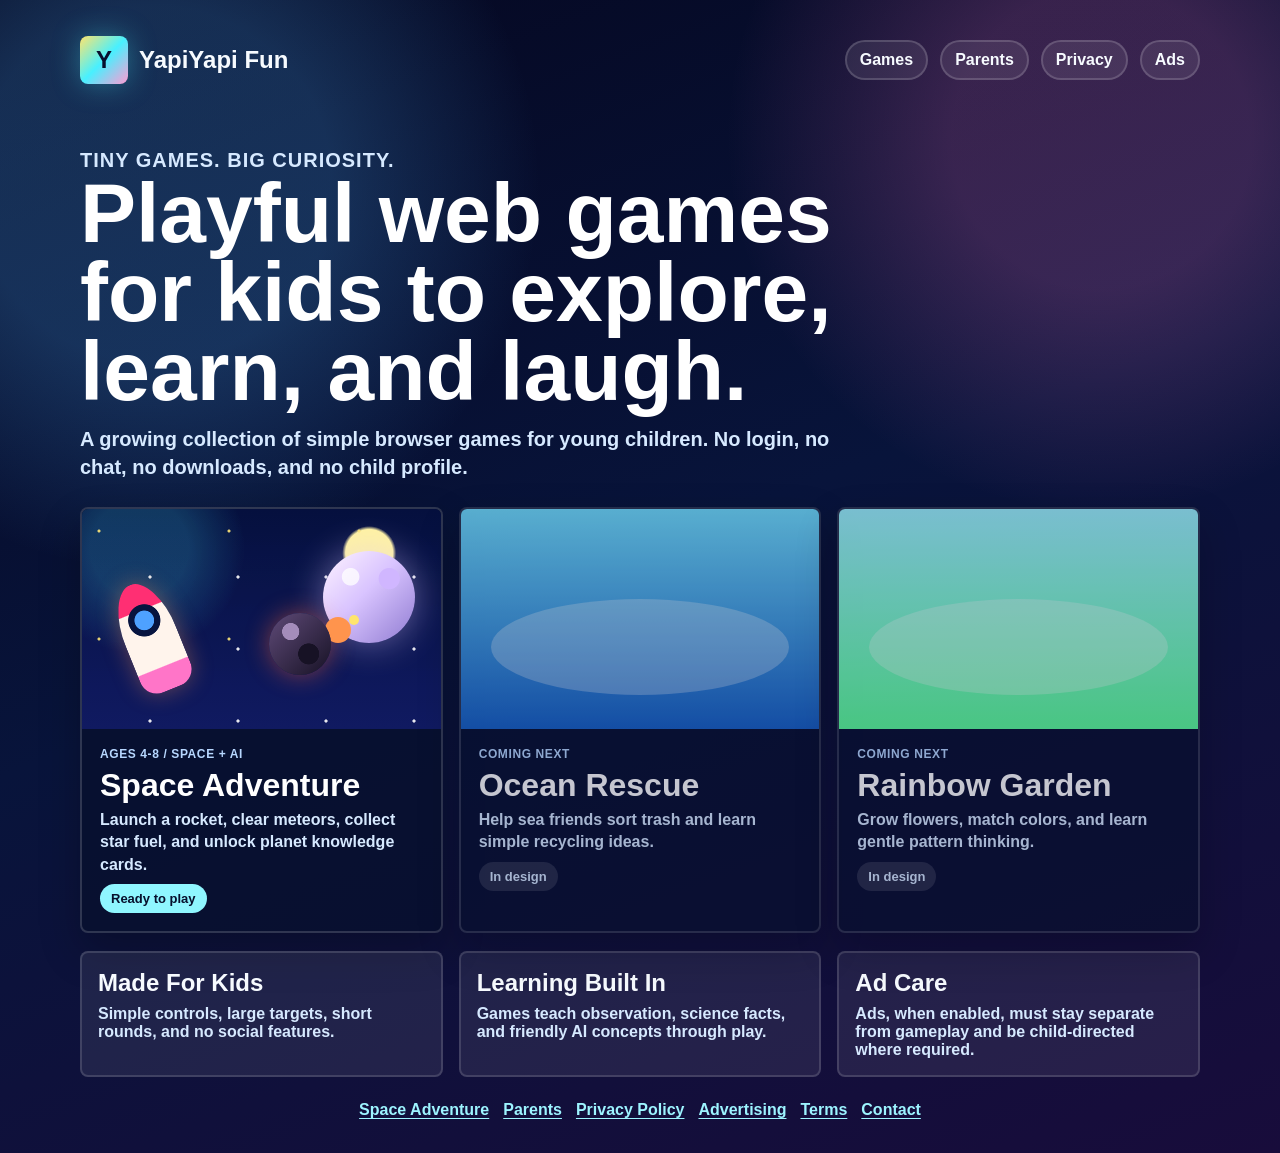
==== commit e1f089a4: "Simplify homepage game entry" ====
--- a/index.html
+++ b/index.html
@@ -18,7 +18,7 @@
     <meta property="og:url" content="https://yapiyapi.fun/" />
     <meta name="twitter:card" content="summary" />
     <title>YapiYapi Fun - Kids Web Games</title>
-    <link rel="stylesheet" href="./styles.css?v=yapi-home-v3" />
+    <link rel="stylesheet" href="./styles.css?v=yapi-home-v4" />
   </head>
   <body>
     <main class="home-app">
@@ -28,7 +28,7 @@
           <span>YapiYapi Fun</span>
         </a>
         <nav class="home-nav" aria-label="Site navigation">
-          <a href="./space-adventure.html">Play</a>
+          <a href="#games">Games</a>
           <a href="./parents.html">Parents</a>
           <a href="./privacy.html">Privacy</a>
           <a href="./ads.html">Ads</a>
@@ -42,18 +42,9 @@
           A growing collection of simple browser games for young children. No login, no chat,
           no downloads, and no child profile.
         </p>
-        <div class="hero-actions" aria-label="Featured actions">
-          <a class="primary-play" href="./space-adventure.html">Play Space Adventure</a>
-          <a class="secondary-play" href="./parents.html">Parent guide</a>
-        </div>
-        <div class="home-stats" aria-label="Site highlights">
-          <span><strong>30</strong> space levels</span>
-          <span><strong>0</strong> logins needed</span>
-          <span><strong>4-8</strong> target age</span>
-        </div>
       </section>
 
-      <section class="game-gallery" aria-label="Game collection">
+      <section id="games" class="game-gallery" aria-label="Game collection">
         <a class="game-tile featured-tile" href="./space-adventure.html">
           <span class="tile-art space-art" aria-hidden="true">
             <span class="tile-stars"></span>
@@ -106,7 +97,7 @@
       </section>
 
       <nav class="legal-links" aria-label="Site policies">
-        <a class="text-link" href="./space-adventure.html">Play Space Adventure</a>
+        <a class="text-link" href="./space-adventure.html">Space Adventure</a>
         <a class="text-link" href="./parents.html">Parents</a>
         <a class="text-link" href="./privacy.html">Privacy Policy</a>
         <a class="text-link" href="./ads.html">Advertising</a>
--- a/styles.css
+++ b/styles.css
@@ -134,60 +134,6 @@
   line-height: 1.4;
 }
 
-.hero-actions {
-  display: flex;
-  flex-wrap: wrap;
-  gap: 12px;
-  margin-top: 24px;
-}
-
-.primary-play,
-.secondary-play {
-  display: inline-flex;
-  align-items: center;
-  min-height: 50px;
-  border-radius: 999px;
-  padding: 0 18px;
-  font-weight: 900;
-  text-decoration: none;
-}
-
-.primary-play {
-  color: #07102d;
-  background: linear-gradient(180deg, #fff68d, #ffb44c);
-  box-shadow: 0 10px 24px rgb(255 180 76 / 28%);
-}
-
-.secondary-play {
-  border: 2px solid rgb(255 255 255 / 18%);
-  color: var(--ink);
-  background: rgb(255 255 255 / 9%);
-}
-
-.home-stats {
-  display: grid;
-  grid-template-columns: repeat(3, minmax(0, 1fr));
-  gap: 10px;
-  max-width: 640px;
-  margin-top: 20px;
-}
-
-.home-stats span {
-  border: 2px solid rgb(255 255 255 / 12%);
-  border-radius: 8px;
-  padding: 12px;
-  color: #d6e9ff;
-  background: rgb(255 255 255 / 7%);
-  font-weight: 900;
-}
-
-.home-stats strong {
-  display: block;
-  color: #fff;
-  font-size: 26px;
-  line-height: 1;
-}
-
 .game-gallery,
 .home-info {
   display: grid;
@@ -1873,10 +1819,6 @@
     grid-template-columns: 1fr;
   }
 
-  .home-stats {
-    grid-template-columns: 1fr;
-  }
-
   .game-screen {
     grid-template-rows: auto minmax(520px, 1fr) auto;
   }
@@ -1958,12 +1900,6 @@
     font-size: 15px;
   }
 
-  .primary-play,
-  .secondary-play {
-    min-height: 48px;
-    padding: 0 15px;
-  }
-
   .game-app {
     width: min(100% - 14px, 1240px);
     padding-top: 8px;
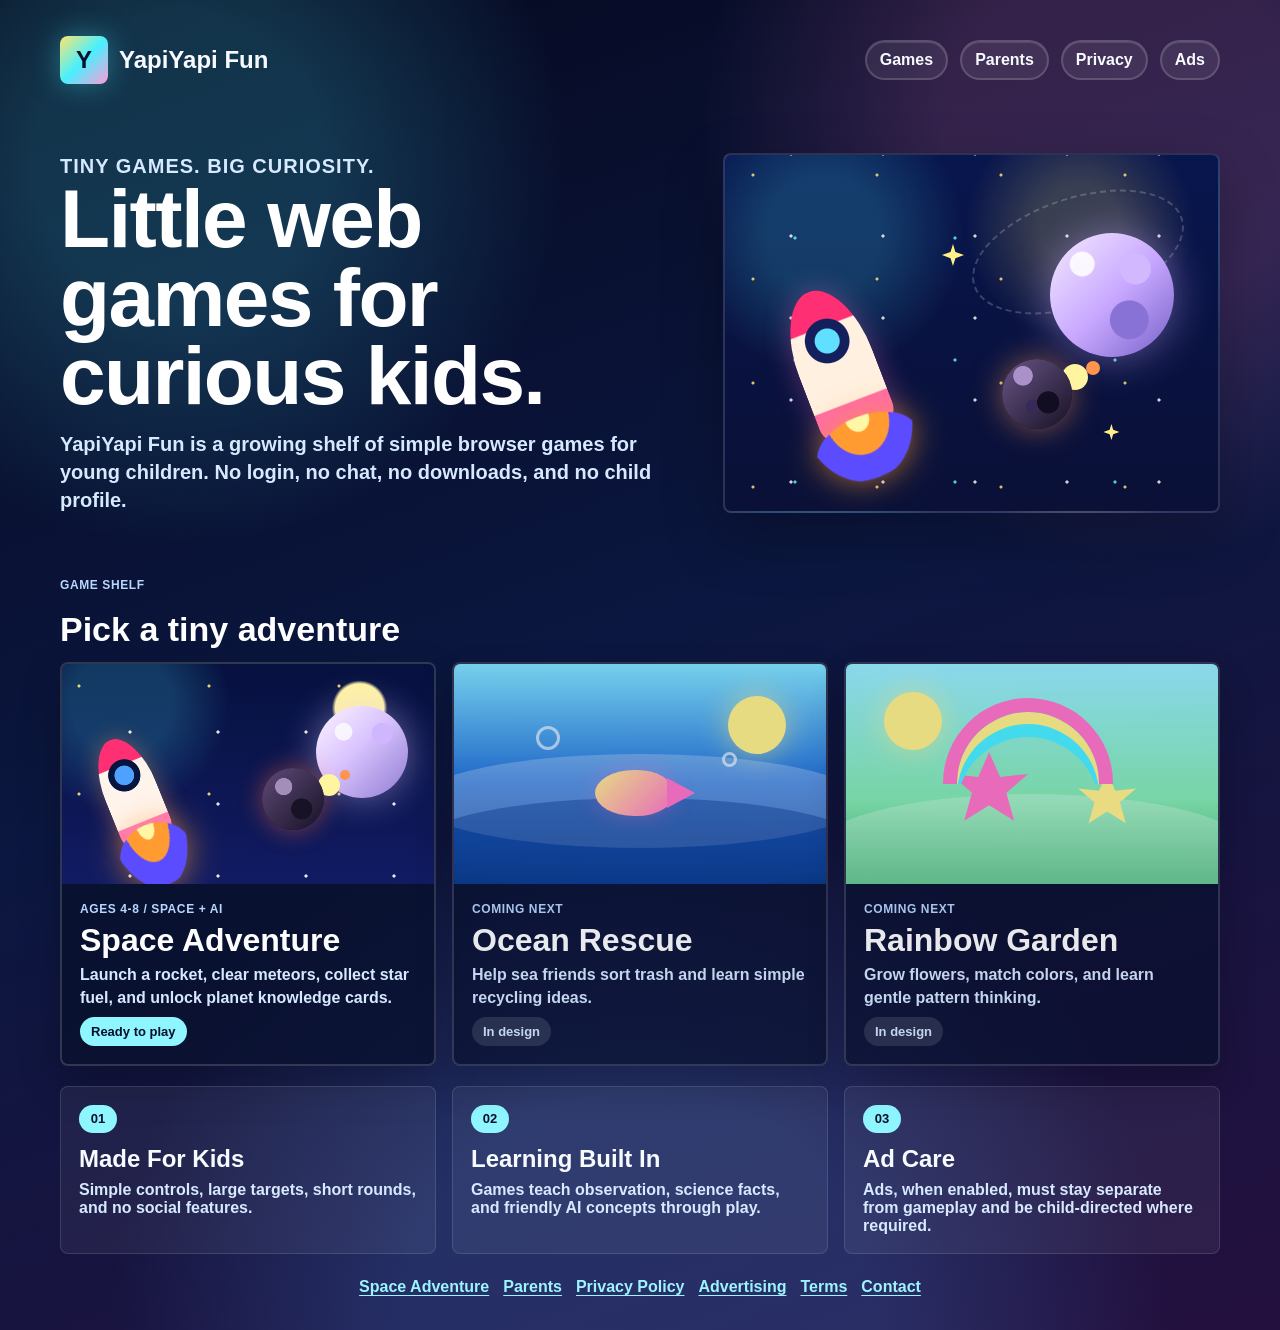
==== commit 547a1d6a: "Upgrade homepage presentation" ====
--- a/index.html
+++ b/index.html
@@ -18,7 +18,7 @@
     <meta property="og:url" content="https://yapiyapi.fun/" />
     <meta name="twitter:card" content="summary" />
     <title>YapiYapi Fun - Kids Web Games</title>
-    <link rel="stylesheet" href="./styles.css?v=yapi-home-v4" />
+    <link rel="stylesheet" href="./styles.css?v=yapi-home-v6" />
   </head>
   <body>
     <main class="home-app">
@@ -36,15 +36,30 @@
       </header>
 
       <section class="home-hero" aria-labelledby="homeTitle">
-        <p class="eyebrow">Tiny games. Big curiosity.</p>
-        <h1 id="homeTitle">Playful web games for kids to explore, learn, and laugh.</h1>
-        <p>
-          A growing collection of simple browser games for young children. No login, no chat,
-          no downloads, and no child profile.
-        </p>
+        <div class="home-hero-copy">
+          <p class="eyebrow">Tiny games. Big curiosity.</p>
+          <h1 id="homeTitle">Little web games for curious kids.</h1>
+          <p>
+            YapiYapi Fun is a growing shelf of simple browser games for young children.
+            No login, no chat, no downloads, and no child profile.
+          </p>
+        </div>
+        <div class="home-hero-scene" aria-hidden="true">
+          <span class="hero-orbit"></span>
+          <span class="hero-star one"></span>
+          <span class="hero-star two"></span>
+          <span class="hero-planet"></span>
+          <span class="hero-rocket"></span>
+          <span class="hero-meteor"></span>
+        </div>
       </section>
 
       <section id="games" class="game-gallery" aria-label="Game collection">
+        <div class="section-heading">
+          <p class="eyebrow">Game shelf</p>
+          <h2>Pick a tiny adventure</h2>
+        </div>
+
         <a class="game-tile featured-tile" href="./space-adventure.html">
           <span class="tile-art space-art" aria-hidden="true">
             <span class="tile-stars"></span>
@@ -61,7 +76,14 @@
         </a>
 
         <article class="game-tile coming-soon">
-          <span class="tile-art ocean-art" aria-hidden="true"><span></span></span>
+          <span class="tile-art ocean-art" aria-hidden="true">
+            <span class="ocean-sun"></span>
+            <span class="ocean-wave wave-a"></span>
+            <span class="ocean-wave wave-b"></span>
+            <span class="ocean-fish"></span>
+            <span class="ocean-bubble bubble-a"></span>
+            <span class="ocean-bubble bubble-b"></span>
+          </span>
           <span class="tile-body">
             <span class="tile-kicker">Coming next</span>
             <strong>Ocean Rescue</strong>
@@ -71,7 +93,13 @@
         </article>
 
         <article class="game-tile coming-soon">
-          <span class="tile-art garden-art" aria-hidden="true"><span></span></span>
+          <span class="tile-art garden-art" aria-hidden="true">
+            <span class="garden-sun"></span>
+            <span class="garden-hill"></span>
+            <span class="garden-flower flower-a"></span>
+            <span class="garden-flower flower-b"></span>
+            <span class="garden-rainbow"></span>
+          </span>
           <span class="tile-body">
             <span class="tile-kicker">Coming next</span>
             <strong>Rainbow Garden</strong>
@@ -83,14 +111,17 @@
 
       <section class="home-info">
         <article>
+          <span class="info-icon">01</span>
           <h2>Made For Kids</h2>
           <p>Simple controls, large targets, short rounds, and no social features.</p>
         </article>
         <article>
+          <span class="info-icon">02</span>
           <h2>Learning Built In</h2>
           <p>Games teach observation, science facts, and friendly AI concepts through play.</p>
         </article>
         <article>
+          <span class="info-icon">03</span>
           <h2>Ad Care</h2>
           <p>Ads, when enabled, must stay separate from gameplay and be child-directed where required.</p>
         </article>
--- a/styles.css
+++ b/styles.css
@@ -22,15 +22,17 @@
 html,
 body {
   min-height: 100%;
+  overflow-x: hidden;
 }
 
 body {
   margin: 0;
   color: var(--ink);
   background:
-    radial-gradient(circle at 12% 16%, rgb(80 180 255 / 22%) 0 12%, transparent 26%),
-    radial-gradient(circle at 86% 12%, rgb(255 117 200 / 20%) 0 10%, transparent 25%),
-    linear-gradient(160deg, #050720 0%, #08143b 48%, #180c3b 100%);
+    radial-gradient(circle at 14% 12%, rgb(72 240 255 / 18%) 0 9%, transparent 24%),
+    radial-gradient(circle at 88% 10%, rgb(255 117 200 / 18%) 0 11%, transparent 26%),
+    radial-gradient(circle at 50% 100%, rgb(78 161 255 / 20%) 0 16%, transparent 36%),
+    linear-gradient(160deg, #06091f 0%, #0b1740 48%, #24103f 100%);
 }
 
 button,
@@ -63,9 +65,9 @@
 }
 
 .home-app {
-  width: min(1120px, calc(100% - 28px));
+  width: min(1160px, calc(100% - 28px));
   margin: 0 auto;
-  padding: 22px 0 34px;
+  padding: 28px 0 34px;
 }
 
 .home-header {
@@ -73,7 +75,7 @@
   align-items: center;
   justify-content: space-between;
   gap: 16px;
-  padding: 14px 0 24px;
+  padding: 8px 0 34px;
 }
 
 .home-brand,
@@ -111,19 +113,36 @@
   border: 2px solid rgb(255 255 255 / 16%);
   border-radius: 999px;
   padding: 9px 13px;
-  background: rgb(255 255 255 / 8%);
+  background: rgb(255 255 255 / 7%);
+  box-shadow: inset 0 1px 0 rgb(255 255 255 / 12%);
+  transition: background 0.18s ease, transform 0.18s ease;
+}
+
+.home-nav a:hover {
+  background: rgb(255 255 255 / 13%);
+  transform: translateY(-2px);
 }
 
 .home-hero {
-  max-width: 760px;
-  padding: 38px 0 26px;
+  min-height: 430px;
+  display: grid;
+  grid-template-columns: minmax(0, 0.9fr) minmax(320px, 0.72fr);
+  align-items: center;
+  gap: 42px;
+  padding: 34px 0 42px;
+}
+
+.home-hero-copy {
+  max-width: 680px;
+  min-width: 0;
 }
 
 .home-hero h1 {
   margin: 0 0 14px;
   color: #fff;
-  font-size: clamp(44px, 8vw, 84px);
-  line-height: 0.94;
+  font-size: clamp(48px, 7vw, 82px);
+  line-height: 0.96;
+  letter-spacing: -0.02em;
 }
 
 .home-hero p {
@@ -132,6 +151,145 @@
   font-size: 20px;
   font-weight: 900;
   line-height: 1.4;
+}
+
+.home-hero-scene {
+  position: relative;
+  width: 100%;
+  min-width: 0;
+  min-height: 360px;
+  overflow: hidden;
+  border: 2px solid rgb(255 255 255 / 14%);
+  border-radius: 8px;
+  background:
+    radial-gradient(circle at 72% 20%, rgb(255 229 109 / 20%) 0 9%, transparent 25%),
+    radial-gradient(circle at 20% 22%, rgb(72 240 255 / 18%) 0 12%, transparent 29%),
+    linear-gradient(180deg, #08164e 0%, #0a1036 100%);
+  box-shadow: 0 22px 60px rgb(0 0 0 / 28%);
+}
+
+.home-hero-scene::before {
+  content: "";
+  position: absolute;
+  inset: 0;
+  background-image:
+    radial-gradient(circle, #fff 0 1.2px, transparent 2px),
+    radial-gradient(circle, #ffe878 0 1px, transparent 2px),
+    radial-gradient(circle, #75e9ff 0 1.2px, transparent 2px);
+  background-position: 20px 40px, 90px 72px, 150px 22px;
+  background-size: 92px 82px, 124px 104px, 160px 122px;
+  opacity: 0.82;
+}
+
+.hero-orbit {
+  position: absolute;
+  right: 30px;
+  top: 42px;
+  width: 220px;
+  height: 110px;
+  border: 2px dashed rgb(255 255 255 / 20%);
+  border-radius: 50%;
+  transform: rotate(-18deg);
+}
+
+.hero-planet {
+  position: absolute;
+  right: 44px;
+  top: 78px;
+  width: 124px;
+  height: 124px;
+  border-radius: 50%;
+  background:
+    radial-gradient(circle at 26% 25%, rgb(255 255 255 / 86%) 0 9%, transparent 10%),
+    radial-gradient(circle at 69% 29%, #d1b8ff 0 12%, transparent 13%),
+    radial-gradient(circle at 64% 70%, #8972d5 0 16%, transparent 17%),
+    linear-gradient(135deg, #f5eaff, #c8a8ff 52%, #7660c8);
+  box-shadow: 0 0 42px rgb(200 168 255 / 46%);
+}
+
+.hero-rocket {
+  position: absolute;
+  left: 72px;
+  bottom: 70px;
+  width: 78px;
+  height: 154px;
+  border-radius: 50% 50% 22px 22px;
+  background:
+    radial-gradient(circle at 50% 34%, #61dfff 0 11%, #14205e 12% 20%, transparent 21%),
+    linear-gradient(180deg, #ff2f73 0 24%, #fff0df 25% 76%, #ff6ba6 77% 100%);
+  box-shadow: 0 0 28px rgb(255 117 200 / 30%);
+  transform: rotate(-21deg);
+}
+
+.hero-rocket::before,
+.tile-rocket::before {
+  content: "";
+  position: absolute;
+  left: -18%;
+  right: -18%;
+  bottom: -44px;
+  height: 64px;
+  border-radius: 50%;
+  background:
+    radial-gradient(ellipse at 50% 0%, #fff7a6 0 16%, #ff9b30 17% 42%, #5c4cff 43% 72%, transparent 73%);
+  filter: blur(0.2px) drop-shadow(0 0 16px rgb(255 154 48 / 66%));
+}
+
+.hero-rocket::after {
+  content: none;
+}
+
+.hero-meteor {
+  position: absolute;
+  right: 146px;
+  bottom: 82px;
+  width: 70px;
+  height: 70px;
+  border-radius: 50%;
+  background:
+    radial-gradient(circle at 30% 24%, #ab91c9 0 13%, transparent 14%),
+    radial-gradient(circle at 66% 62%, #120d20 0 17%, transparent 18%),
+    radial-gradient(circle at 44% 68%, #382a56 0 11%, transparent 12%),
+    linear-gradient(135deg, #6a5486, #171225);
+  box-shadow:
+    38px -17px 0 -22px #fff4a0,
+    56px -26px 0 -28px #ff944d,
+    0 0 30px rgb(255 148 77 / 50%);
+}
+
+.hero-star {
+  position: absolute;
+  width: 22px;
+  height: 22px;
+  background: #fff18a;
+  clip-path: polygon(50% 0, 61% 36%, 100% 50%, 61% 64%, 50% 100%, 39% 64%, 0 50%, 39% 36%);
+  filter: drop-shadow(0 0 14px rgb(255 241 138 / 80%));
+}
+
+.hero-star.one {
+  left: 44%;
+  top: 25%;
+}
+
+.hero-star.two {
+  right: 20%;
+  bottom: 20%;
+  width: 16px;
+  height: 16px;
+}
+
+.section-heading {
+  grid-column: 1 / -1;
+  display: grid;
+  gap: 8px;
+  margin-top: 10px;
+}
+
+.section-heading h2 {
+  margin: 0;
+  color: #fff;
+  font-size: 34px;
+  line-height: 1;
 }
 
 .game-gallery,
@@ -149,13 +307,15 @@
   border: 2px solid rgb(255 255 255 / 16%);
   border-radius: 8px;
   color: var(--ink);
-  background: rgb(8 16 45 / 72%);
-  box-shadow: 0 18px 42px rgb(0 0 0 / 24%);
+  background: rgb(8 16 45 / 76%);
+  box-shadow: 0 18px 42px rgb(0 0 0 / 24%), inset 0 1px 0 rgb(255 255 255 / 8%);
   text-decoration: none;
-  transition: transform 0.18s ease;
+  transition: border-color 0.18s ease, transform 0.18s ease, box-shadow 0.18s ease;
 }
 
 .game-tile:hover {
+  border-color: rgb(143 246 255 / 54%);
+  box-shadow: 0 24px 54px rgb(0 0 0 / 34%), 0 0 34px rgb(72 240 255 / 12%);
   transform: translateY(-4px);
 }
 
@@ -222,24 +382,140 @@
     radial-gradient(circle at 35% 30%, #a48cbb 0 14%, transparent 15%),
     radial-gradient(circle at 64% 66%, #171225 0 18%, transparent 19%),
     linear-gradient(135deg, #5f4a78, #171225);
-  box-shadow: 38px -14px 0 -18px #ff944d, 54px -24px 0 -26px #ffe56d, 0 0 24px rgb(255 100 50 / 48%);
+  box-shadow:
+    36px -14px 0 -20px #fff4a0,
+    52px -24px 0 -26px #ff944d,
+    0 0 24px rgb(255 100 50 / 48%);
 }
 
 .ocean-art {
-  background: linear-gradient(180deg, #72dfff 0%, #1761c6 100%);
+  background: linear-gradient(180deg, #81e5ff 0%, #2270d8 54%, #083b89 100%);
+}
+
+.ocean-sun,
+.garden-sun {
+  position: absolute;
+  width: 58px;
+  height: 58px;
+  border-radius: 50%;
+  background: #fff18a;
+  box-shadow: 0 0 30px rgb(255 241 138 / 62%);
+}
+
+.ocean-sun {
+  right: 40px;
+  top: 32px;
+}
+
+.garden-sun {
+  left: 38px;
+  top: 28px;
 }
 
 .garden-art {
-  background: linear-gradient(180deg, #9df4ff 0%, #5cff9a 100%);
-}
-
-.ocean-art span,
-.garden-art span {
-  position: absolute;
-  inset: auto 30px 34px;
-  height: 96px;
+  background: linear-gradient(180deg, #97edff 0%, #83eab0 62%, #38b86d 100%);
+}
+
+.ocean-wave,
+.garden-hill {
+  position: absolute;
+  left: -10%;
+  right: -10%;
   border-radius: 50%;
-  background: rgb(255 255 255 / 28%);
+}
+
+.ocean-wave {
+  height: 94px;
+  background: rgb(255 255 255 / 24%);
+}
+
+.wave-a {
+  bottom: 36px;
+}
+
+.wave-b {
+  bottom: -8px;
+  background: rgb(15 62 151 / 46%);
+}
+
+.ocean-fish {
+  position: absolute;
+  left: 38%;
+  top: 48%;
+  width: 78px;
+  height: 46px;
+  border-radius: 52% 48% 48% 52%;
+  background: linear-gradient(135deg, #fff18a, #ff75c8);
+  box-shadow: 0 0 22px rgb(255 117 200 / 32%);
+}
+
+.ocean-fish::after {
+  content: "";
+  position: absolute;
+  right: -22px;
+  top: 8px;
+  border-top: 15px solid transparent;
+  border-bottom: 15px solid transparent;
+  border-left: 28px solid #ff75c8;
+}
+
+.ocean-bubble {
+  position: absolute;
+  border: 3px solid rgb(255 255 255 / 64%);
+  border-radius: 50%;
+}
+
+.bubble-a {
+  left: 22%;
+  top: 28%;
+  width: 24px;
+  height: 24px;
+}
+
+.bubble-b {
+  right: 24%;
+  top: 40%;
+  width: 15px;
+  height: 15px;
+}
+
+.garden-hill {
+  bottom: -30px;
+  height: 120px;
+  background: rgb(255 255 255 / 24%);
+}
+
+.garden-flower {
+  position: absolute;
+  bottom: 54px;
+  width: 78px;
+  height: 78px;
+  background: #ff75c8;
+  clip-path: polygon(50% 0, 64% 32%, 100% 28%, 72% 52%, 82% 88%, 50% 68%, 18% 88%, 28% 52%, 0 28%, 36% 32%);
+  filter: drop-shadow(0 0 18px rgb(255 117 200 / 46%));
+}
+
+.flower-a {
+  left: 28%;
+}
+
+.flower-b {
+  right: 22%;
+  width: 58px;
+  height: 58px;
+  background: #fff18a;
+}
+
+.garden-rainbow {
+  position: absolute;
+  left: 26%;
+  top: 34px;
+  width: 170px;
+  height: 86px;
+  border: 14px solid #ff75c8;
+  border-bottom: 0;
+  border-radius: 120px 120px 0 0;
+  box-shadow: inset 0 12px 0 #fff18a, inset 0 25px 0 #48f0ff;
 }
 
 .tile-body {
@@ -284,18 +560,18 @@
 }
 
 .coming-soon {
-  opacity: 0.76;
+  opacity: 0.9;
 }
 
 .home-info {
-  margin: 18px 0;
+  margin: 20px 0 18px;
 }
 
 .home-info article {
-  border: 2px solid rgb(255 255 255 / 14%);
+  border: 1px solid rgb(255 255 255 / 12%);
   border-radius: 8px;
-  padding: 16px;
-  background: rgb(255 255 255 / 8%);
+  padding: 18px;
+  background: rgb(255 255 255 / 6%);
 }
 
 .home-info h2 {
@@ -306,6 +582,19 @@
   margin: 0;
   color: #d6e9ff;
   font-weight: 800;
+}
+
+.info-icon {
+  display: inline-grid;
+  min-width: 38px;
+  height: 28px;
+  place-items: center;
+  border-radius: 999px;
+  margin-bottom: 12px;
+  color: #07102d;
+  background: #8ff6ff;
+  font-size: 13px;
+  font-weight: 900;
 }
 
 .game-app {
@@ -1810,6 +2099,23 @@
     flex-direction: column;
   }
 
+  .home-nav {
+    gap: 10px;
+  }
+
+  .home-nav a {
+    padding: 8px 11px;
+  }
+
+  .home-hero {
+    min-height: auto;
+    grid-template-columns: 1fr;
+  }
+
+  .home-hero-scene {
+    min-height: 300px;
+  }
+
   .home-hero h1 {
     font-size: 44px;
   }
@@ -1884,20 +2190,42 @@
 
   .home-hero {
     max-width: calc(100vw - 28px);
+    width: 100%;
+    gap: 22px;
     padding-top: 28px;
   }
 
   .home-hero h1 {
     max-width: calc(100vw - 28px);
-    font-size: 26px;
+    font-size: 36px;
     line-height: 1;
     overflow-wrap: break-word;
     white-space: normal;
   }
 
   .home-hero p {
-    max-width: calc(100vw - 28px);
-    font-size: 15px;
+    max-width: 34ch;
+    font-size: 14px;
+    overflow-wrap: break-word;
+  }
+
+  .home-hero-scene {
+    justify-self: start;
+    width: 88vw;
+    max-width: 100%;
+    min-height: 260px;
+  }
+
+  .hero-planet {
+    right: 18px;
+  }
+
+  .hero-meteor {
+    right: 112px;
+  }
+
+  .section-heading h2 {
+    font-size: 28px;
   }
 
   .game-app {
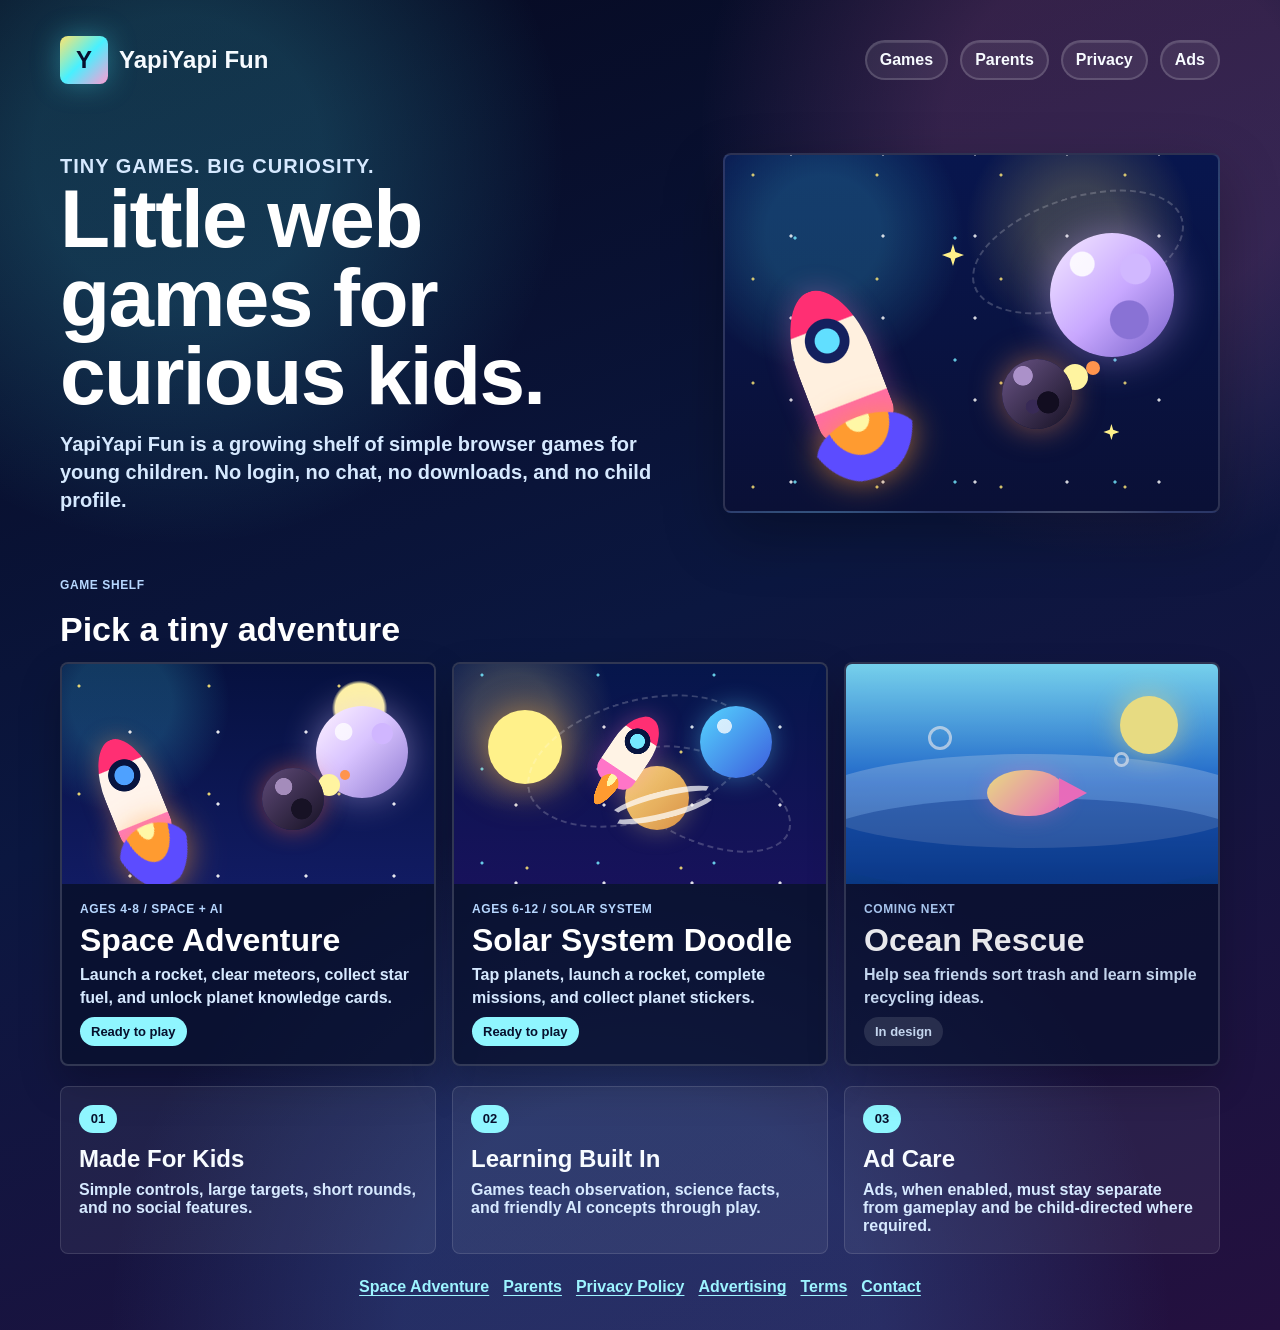
==== commit 3a9f3e13: "Add Solar System Doodle game" ====
--- a/index.html
+++ b/index.html
@@ -5,7 +5,7 @@
     <meta name="viewport" content="width=device-width, initial-scale=1.0" />
     <meta
       name="description"
-      content="YapiYapi Fun is a child-friendly collection of simple no-login web games for kids, starting with the space learning game Space Adventure."
+      content="YapiYapi Fun is a child-friendly collection of simple no-login web games for kids, including Space Adventure and Solar System Doodle."
     />
     <link rel="canonical" href="https://yapiyapi.fun/" />
     <meta property="og:site_name" content="YapiYapi Fun" />
@@ -18,7 +18,7 @@
     <meta property="og:url" content="https://yapiyapi.fun/" />
     <meta name="twitter:card" content="summary" />
     <title>YapiYapi Fun - Kids Web Games</title>
-    <link rel="stylesheet" href="./styles.css?v=yapi-home-v6" />
+    <link rel="stylesheet" href="./styles.css?v=yapi-home-v7" />
   </head>
   <body>
     <main class="home-app">
@@ -75,6 +75,23 @@
           </span>
         </a>
 
+        <a class="game-tile" href="./solar-system/">
+          <span class="tile-art solar-doodle-art" aria-hidden="true">
+            <span class="solar-sun"></span>
+            <span class="solar-orbit orbit-a"></span>
+            <span class="solar-orbit orbit-b"></span>
+            <span class="solar-planet planet-blue"></span>
+            <span class="solar-planet planet-ring"></span>
+            <span class="solar-ship"></span>
+          </span>
+          <span class="tile-body">
+            <span class="tile-kicker">Ages 6-12 / Solar system</span>
+            <strong>Solar System Doodle</strong>
+            <span>Tap planets, launch a rocket, complete missions, and collect planet stickers.</span>
+            <span class="tile-badge">Ready to play</span>
+          </span>
+        </a>
+
         <article class="game-tile coming-soon">
           <span class="tile-art ocean-art" aria-hidden="true">
             <span class="ocean-sun"></span>
@@ -88,22 +105,6 @@
             <span class="tile-kicker">Coming next</span>
             <strong>Ocean Rescue</strong>
             <span>Help sea friends sort trash and learn simple recycling ideas.</span>
-            <span class="tile-badge muted-badge">In design</span>
-          </span>
-        </article>
-
-        <article class="game-tile coming-soon">
-          <span class="tile-art garden-art" aria-hidden="true">
-            <span class="garden-sun"></span>
-            <span class="garden-hill"></span>
-            <span class="garden-flower flower-a"></span>
-            <span class="garden-flower flower-b"></span>
-            <span class="garden-rainbow"></span>
-          </span>
-          <span class="tile-body">
-            <span class="tile-kicker">Coming next</span>
-            <strong>Rainbow Garden</strong>
-            <span>Grow flowers, match colors, and learn gentle pattern thinking.</span>
             <span class="tile-badge muted-badge">In design</span>
           </span>
         </article>
--- a/styles.css
+++ b/styles.css
@@ -392,6 +392,122 @@
   background: linear-gradient(180deg, #81e5ff 0%, #2270d8 54%, #083b89 100%);
 }
 
+.solar-doodle-art {
+  background:
+    radial-gradient(circle at 16% 22%, rgb(255 241 138 / 18%) 0 11%, transparent 28%),
+    linear-gradient(180deg, #06164b 0%, #17125b 100%);
+}
+
+.solar-doodle-art::before {
+  content: "";
+  position: absolute;
+  inset: 0;
+  background-image:
+    radial-gradient(circle, #fff 0 1.2px, transparent 2px),
+    radial-gradient(circle, #75e9ff 0 1px, transparent 2px),
+    radial-gradient(circle, #ffe878 0 1px, transparent 2px);
+  background-position: 18px 24px, 86px 58px, 150px 30px;
+  background-size: 88px 78px, 116px 94px, 154px 116px;
+  opacity: 0.86;
+}
+
+.solar-sun {
+  position: absolute;
+  left: 34px;
+  top: 46px;
+  width: 74px;
+  height: 74px;
+  border-radius: 50%;
+  background: #fff18a;
+  box-shadow: 0 0 42px rgb(255 178 64 / 68%);
+}
+
+.solar-orbit {
+  position: absolute;
+  border: 2px dashed rgb(255 255 255 / 20%);
+  border-radius: 50%;
+}
+
+.orbit-a {
+  left: 70px;
+  top: 36px;
+  width: 230px;
+  height: 122px;
+  transform: rotate(-16deg);
+}
+
+.orbit-b {
+  right: 30px;
+  bottom: 40px;
+  width: 180px;
+  height: 90px;
+  transform: rotate(22deg);
+}
+
+.solar-planet {
+  position: absolute;
+  border-radius: 50%;
+}
+
+.planet-blue {
+  right: 54px;
+  top: 42px;
+  width: 72px;
+  height: 72px;
+  background:
+    radial-gradient(circle at 34% 28%, rgb(255 255 255 / 76%) 0 10%, transparent 11%),
+    linear-gradient(135deg, #55d6ff, #3c5bdc);
+  box-shadow: 0 0 26px rgb(85 214 255 / 40%);
+}
+
+.planet-ring {
+  left: 46%;
+  bottom: 54px;
+  width: 64px;
+  height: 64px;
+  background: linear-gradient(135deg, #f7d77d, #d99046);
+  box-shadow: 0 0 24px rgb(247 215 125 / 34%);
+}
+
+.planet-ring::after {
+  content: "";
+  position: absolute;
+  left: -18px;
+  top: 25px;
+  width: 100px;
+  height: 16px;
+  border: 6px solid rgb(255 255 255 / 72%);
+  border-left-color: transparent;
+  border-right-color: transparent;
+  border-radius: 50%;
+  transform: rotate(-14deg);
+}
+
+.solar-ship {
+  position: absolute;
+  left: 42%;
+  top: 48px;
+  width: 42px;
+  height: 78px;
+  border-radius: 50% 50% 14px 14px;
+  background:
+    radial-gradient(circle at 50% 35%, #75e9ff 0 13%, #07143f 14% 23%, transparent 24%),
+    linear-gradient(180deg, #ff2f73 0 26%, #fff3e5 27% 78%, #ff75c8 79% 100%);
+  box-shadow: 0 0 24px rgb(255 117 200 / 34%);
+  transform: rotate(34deg);
+}
+
+.solar-ship::after {
+  content: "";
+  position: absolute;
+  left: 9px;
+  bottom: -32px;
+  width: 24px;
+  height: 42px;
+  border-radius: 50%;
+  background: radial-gradient(ellipse at 50% 0%, #fff7a6 0 22%, #ff9b30 23% 58%, transparent 59%);
+}
+
 .ocean-sun,
 .garden-sun {
   position: absolute;
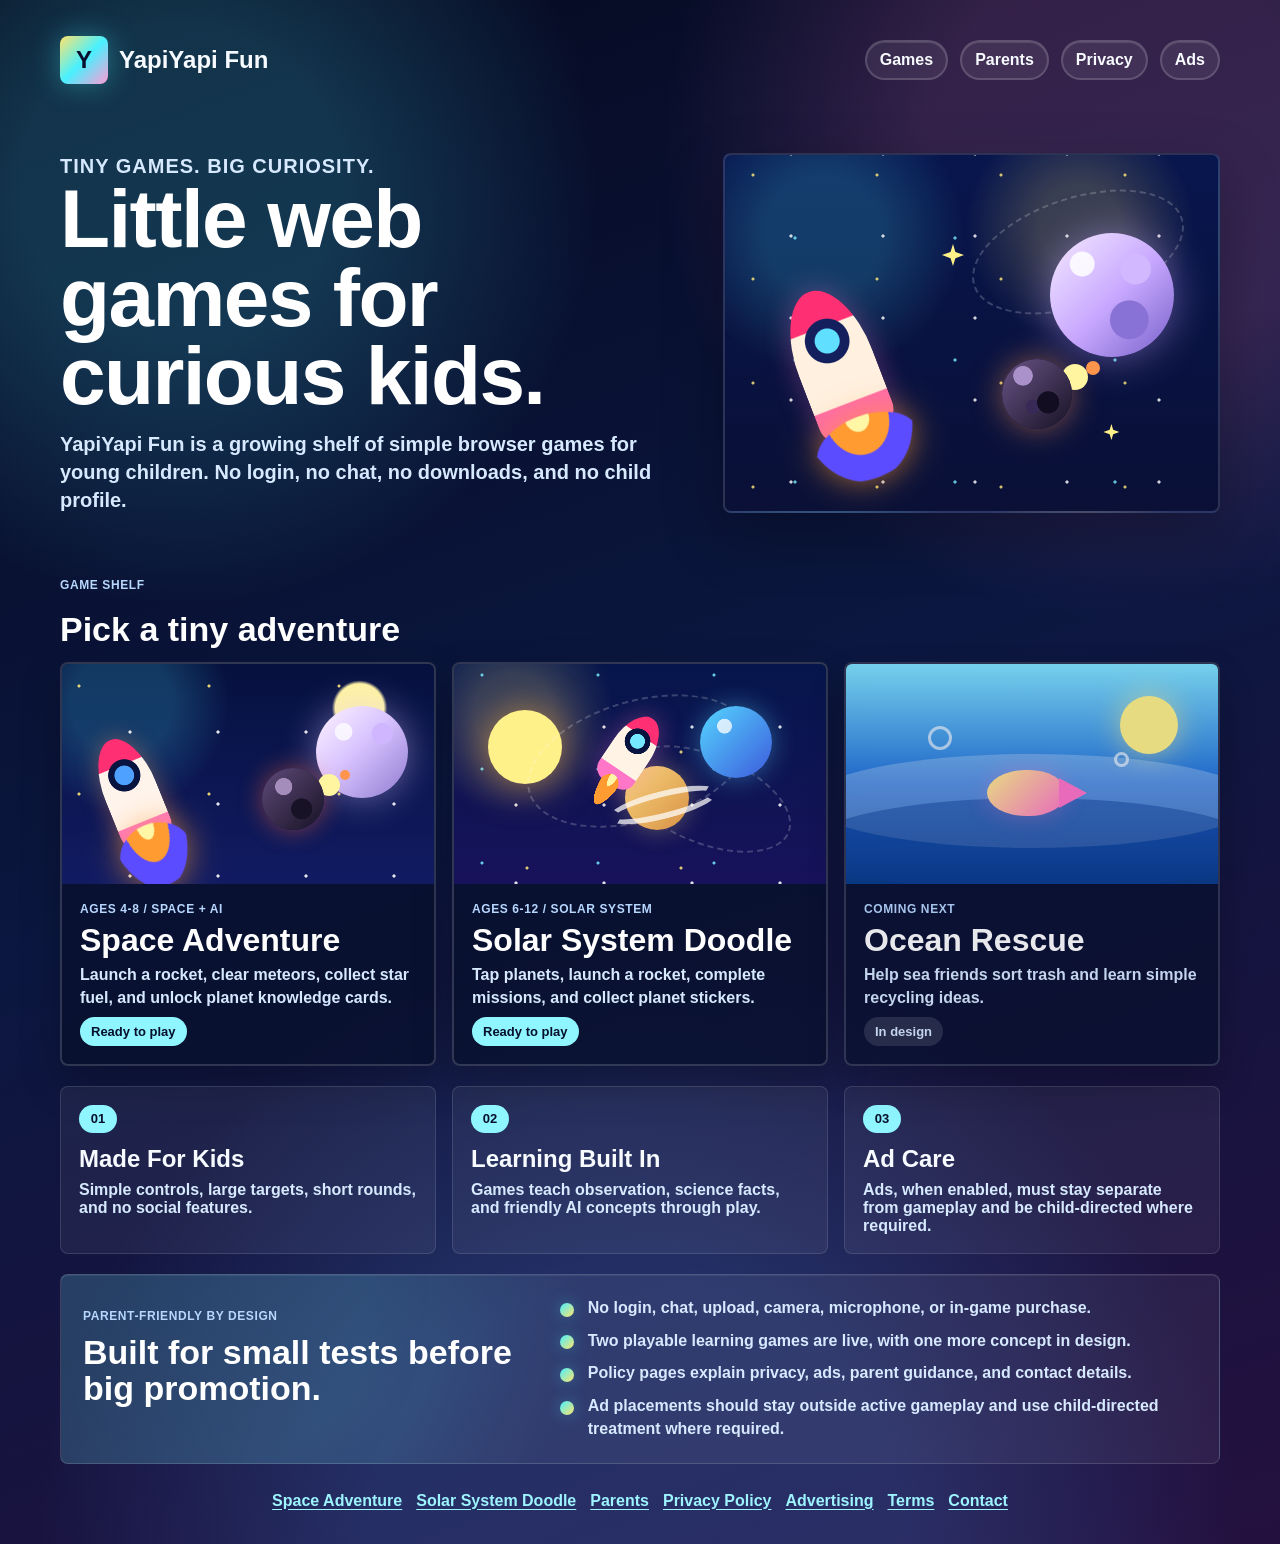
==== commit d2b516cd: "Prepare site for promotion testing" ====
--- a/index.html
+++ b/index.html
@@ -18,7 +18,47 @@
     <meta property="og:url" content="https://yapiyapi.fun/" />
     <meta name="twitter:card" content="summary" />
     <title>YapiYapi Fun - Kids Web Games</title>
-    <link rel="stylesheet" href="./styles.css?v=yapi-home-v7" />
+    <link rel="stylesheet" href="./styles.css?v=yapi-home-v8" />
+    <script type="application/ld+json">
+      {
+        "@context": "https://schema.org",
+        "@type": "WebSite",
+        "name": "YapiYapi Fun",
+        "url": "https://yapiyapi.fun/",
+        "description": "A child-friendly collection of no-login browser games for kids.",
+        "inLanguage": "en",
+        "publisher": {
+          "@type": "Organization",
+          "name": "YapiYapi Fun"
+        },
+        "hasPart": [
+          {
+            "@type": "SoftwareApplication",
+            "name": "Space Adventure",
+            "applicationCategory": "GameApplication",
+            "operatingSystem": "Web browser",
+            "url": "https://yapiyapi.fun/space-adventure.html",
+            "audience": {
+              "@type": "PeopleAudience",
+              "suggestedMinAge": 4,
+              "suggestedMaxAge": 8
+            }
+          },
+          {
+            "@type": "SoftwareApplication",
+            "name": "Solar System Doodle",
+            "applicationCategory": "GameApplication",
+            "operatingSystem": "Web browser",
+            "url": "https://yapiyapi.fun/solar-system/",
+            "audience": {
+              "@type": "PeopleAudience",
+              "suggestedMinAge": 6,
+              "suggestedMaxAge": 12
+            }
+          }
+        ]
+      }
+    </script>
   </head>
   <body>
     <main class="home-app">
@@ -128,8 +168,22 @@
         </article>
       </section>
 
+      <section class="home-trust" aria-labelledby="trustTitle">
+        <div>
+          <p class="eyebrow">Parent-friendly by design</p>
+          <h2 id="trustTitle">Built for small tests before big promotion.</h2>
+        </div>
+        <ul>
+          <li>No login, chat, upload, camera, microphone, or in-game purchase.</li>
+          <li>Two playable learning games are live, with one more concept in design.</li>
+          <li>Policy pages explain privacy, ads, parent guidance, and contact details.</li>
+          <li>Ad placements should stay outside active gameplay and use child-directed treatment where required.</li>
+        </ul>
+      </section>
+
       <nav class="legal-links" aria-label="Site policies">
         <a class="text-link" href="./space-adventure.html">Space Adventure</a>
+        <a class="text-link" href="./solar-system/">Solar System Doodle</a>
         <a class="text-link" href="./parents.html">Parents</a>
         <a class="text-link" href="./privacy.html">Privacy Policy</a>
         <a class="text-link" href="./ads.html">Advertising</a>
--- a/styles.css
+++ b/styles.css
@@ -713,6 +713,56 @@
   font-weight: 900;
 }
 
+.home-trust {
+  display: grid;
+  grid-template-columns: minmax(0, 0.72fr) minmax(0, 1fr);
+  gap: 18px;
+  margin: 20px 0 22px;
+  border: 1px solid rgb(255 255 255 / 14%);
+  border-radius: 8px;
+  padding: 22px;
+  background:
+    radial-gradient(circle at 10% 10%, rgb(72 240 255 / 14%) 0 18%, transparent 38%),
+    rgb(255 255 255 / 6%);
+  box-shadow: inset 0 1px 0 rgb(255 255 255 / 8%);
+}
+
+.home-trust h2 {
+  max-width: 430px;
+  margin: 0;
+  color: #fff;
+  font-size: 34px;
+  line-height: 1.05;
+}
+
+.home-trust ul {
+  display: grid;
+  gap: 10px;
+  margin: 0;
+  padding: 0;
+  list-style: none;
+}
+
+.home-trust li {
+  position: relative;
+  padding-left: 28px;
+  color: #d6e9ff;
+  font-weight: 850;
+  line-height: 1.42;
+}
+
+.home-trust li::before {
+  content: "";
+  position: absolute;
+  left: 0;
+  top: 0.35em;
+  width: 14px;
+  height: 14px;
+  border-radius: 50%;
+  background: linear-gradient(135deg, var(--cyan), var(--yellow));
+  box-shadow: 0 0 16px rgb(72 240 255 / 36%);
+}
+
 .game-app {
   width: min(1240px, calc(100% - 24px));
   margin: 0 auto;
@@ -2237,7 +2287,8 @@
   }
 
   .game-gallery,
-  .home-info {
+  .home-info,
+  .home-trust {
     grid-template-columns: 1fr;
   }
 
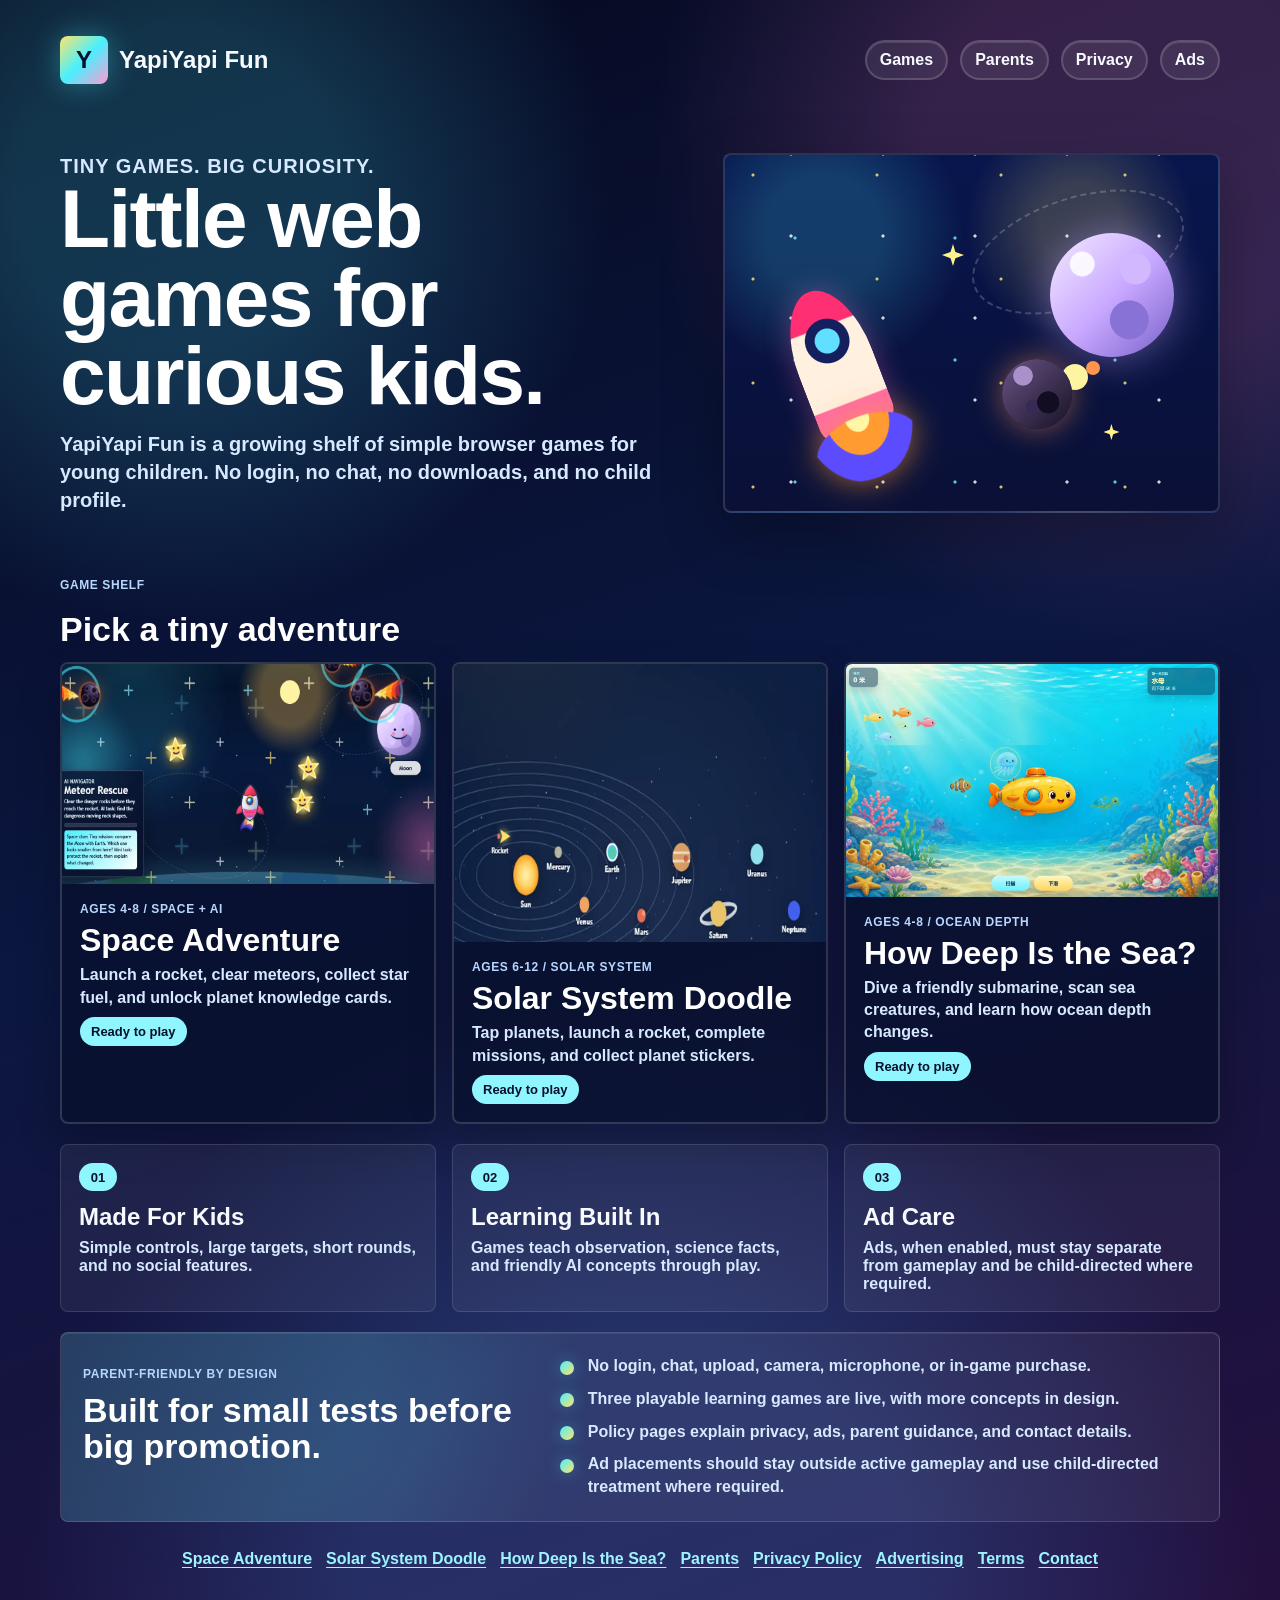
==== commit e66df400: "Add YapiYapi game collection pages" ====
--- a/index.html
+++ b/index.html
@@ -37,7 +37,7 @@
             "name": "Space Adventure",
             "applicationCategory": "GameApplication",
             "operatingSystem": "Web browser",
-            "url": "https://yapiyapi.fun/space-adventure.html",
+            "url": "https://yapiyapi.fun/games/space-adventure/",
             "audience": {
               "@type": "PeopleAudience",
               "suggestedMinAge": 4,
@@ -49,11 +49,23 @@
             "name": "Solar System Doodle",
             "applicationCategory": "GameApplication",
             "operatingSystem": "Web browser",
-            "url": "https://yapiyapi.fun/solar-system/",
+            "url": "https://yapiyapi.fun/games/solar-system/",
             "audience": {
               "@type": "PeopleAudience",
               "suggestedMinAge": 6,
               "suggestedMaxAge": 12
+            }
+          },
+          {
+            "@type": "SoftwareApplication",
+            "name": "How Deep Is the Sea?",
+            "applicationCategory": "GameApplication",
+            "operatingSystem": "Web browser",
+            "url": "https://yapiyapi.fun/games/deep-sea-kids/",
+            "audience": {
+              "@type": "PeopleAudience",
+              "suggestedMinAge": 4,
+              "suggestedMaxAge": 8
             }
           }
         ]
@@ -100,12 +112,14 @@
           <h2>Pick a tiny adventure</h2>
         </div>
 
-        <a class="game-tile featured-tile" href="./space-adventure.html">
-          <span class="tile-art space-art" aria-hidden="true">
-            <span class="tile-stars"></span>
-            <span class="tile-planet"></span>
-            <span class="tile-rocket"></span>
-            <span class="tile-meteor"></span>
+        <a class="game-tile featured-tile" href="./games/space-adventure/">
+          <span class="tile-art tile-shot-wrap" aria-hidden="true">
+            <img
+              class="tile-shot"
+              src="./assets/home/space-adventure-preview.webp"
+              alt=""
+              loading="lazy"
+            />
           </span>
           <span class="tile-body">
             <span class="tile-kicker">Ages 4-8 / Space + AI</span>
@@ -115,14 +129,14 @@
           </span>
         </a>
 
-        <a class="game-tile" href="./solar-system/">
-          <span class="tile-art solar-doodle-art" aria-hidden="true">
-            <span class="solar-sun"></span>
-            <span class="solar-orbit orbit-a"></span>
-            <span class="solar-orbit orbit-b"></span>
-            <span class="solar-planet planet-blue"></span>
-            <span class="solar-planet planet-ring"></span>
-            <span class="solar-ship"></span>
+        <a class="game-tile" href="./games/solar-system/">
+          <span class="tile-art tile-shot-wrap" aria-hidden="true">
+            <img
+              class="tile-shot solar-shot"
+              src="./assets/home/solar-system-preview.webp"
+              alt=""
+              loading="lazy"
+            />
           </span>
           <span class="tile-body">
             <span class="tile-kicker">Ages 6-12 / Solar system</span>
@@ -132,22 +146,22 @@
           </span>
         </a>
 
-        <article class="game-tile coming-soon">
-          <span class="tile-art ocean-art" aria-hidden="true">
-            <span class="ocean-sun"></span>
-            <span class="ocean-wave wave-a"></span>
-            <span class="ocean-wave wave-b"></span>
-            <span class="ocean-fish"></span>
-            <span class="ocean-bubble bubble-a"></span>
-            <span class="ocean-bubble bubble-b"></span>
+        <a class="game-tile" href="./games/deep-sea-kids/">
+          <span class="tile-art tile-shot-wrap" aria-hidden="true">
+            <img
+              class="tile-shot ocean-shot"
+              src="./assets/home/ocean-rescue-preview.webp"
+              alt=""
+              loading="lazy"
+            />
           </span>
           <span class="tile-body">
-            <span class="tile-kicker">Coming next</span>
-            <strong>Ocean Rescue</strong>
-            <span>Help sea friends sort trash and learn simple recycling ideas.</span>
-            <span class="tile-badge muted-badge">In design</span>
-          </span>
-        </article>
+            <span class="tile-kicker">Ages 4-8 / Ocean depth</span>
+            <strong>How Deep Is the Sea?</strong>
+            <span>Dive a friendly submarine, scan sea creatures, and learn how ocean depth changes.</span>
+            <span class="tile-badge">Ready to play</span>
+          </span>
+        </a>
       </section>
 
       <section class="home-info">
@@ -175,15 +189,16 @@
         </div>
         <ul>
           <li>No login, chat, upload, camera, microphone, or in-game purchase.</li>
-          <li>Two playable learning games are live, with one more concept in design.</li>
+          <li>Three playable learning games are live, with more concepts in design.</li>
           <li>Policy pages explain privacy, ads, parent guidance, and contact details.</li>
           <li>Ad placements should stay outside active gameplay and use child-directed treatment where required.</li>
         </ul>
       </section>
 
       <nav class="legal-links" aria-label="Site policies">
-        <a class="text-link" href="./space-adventure.html">Space Adventure</a>
-        <a class="text-link" href="./solar-system/">Solar System Doodle</a>
+        <a class="text-link" href="./games/space-adventure/">Space Adventure</a>
+        <a class="text-link" href="./games/solar-system/">Solar System Doodle</a>
+        <a class="text-link" href="./games/deep-sea-kids/">How Deep Is the Sea?</a>
         <a class="text-link" href="./parents.html">Parents</a>
         <a class="text-link" href="./privacy.html">Privacy Policy</a>
         <a class="text-link" href="./ads.html">Advertising</a>
--- a/styles.css
+++ b/styles.css
@@ -325,6 +325,34 @@
   overflow: hidden;
 }
 
+.tile-shot-wrap {
+  background: #071936;
+}
+
+.tile-shot {
+  display: block;
+  width: 100%;
+  height: 100%;
+  min-height: 220px;
+  object-fit: cover;
+  object-position: center top;
+  transform: scale(1.01);
+  transition: transform 0.24s ease, filter 0.24s ease;
+}
+
+.game-tile:hover .tile-shot {
+  filter: saturate(1.08) contrast(1.04);
+  transform: scale(1.045);
+}
+
+.solar-shot {
+  object-position: center bottom;
+}
+
+.ocean-shot {
+  object-position: center 32%;
+}
+
 .space-art {
   background:
     radial-gradient(circle at 80% 20%, #fff3a3 0 7%, transparent 8%),
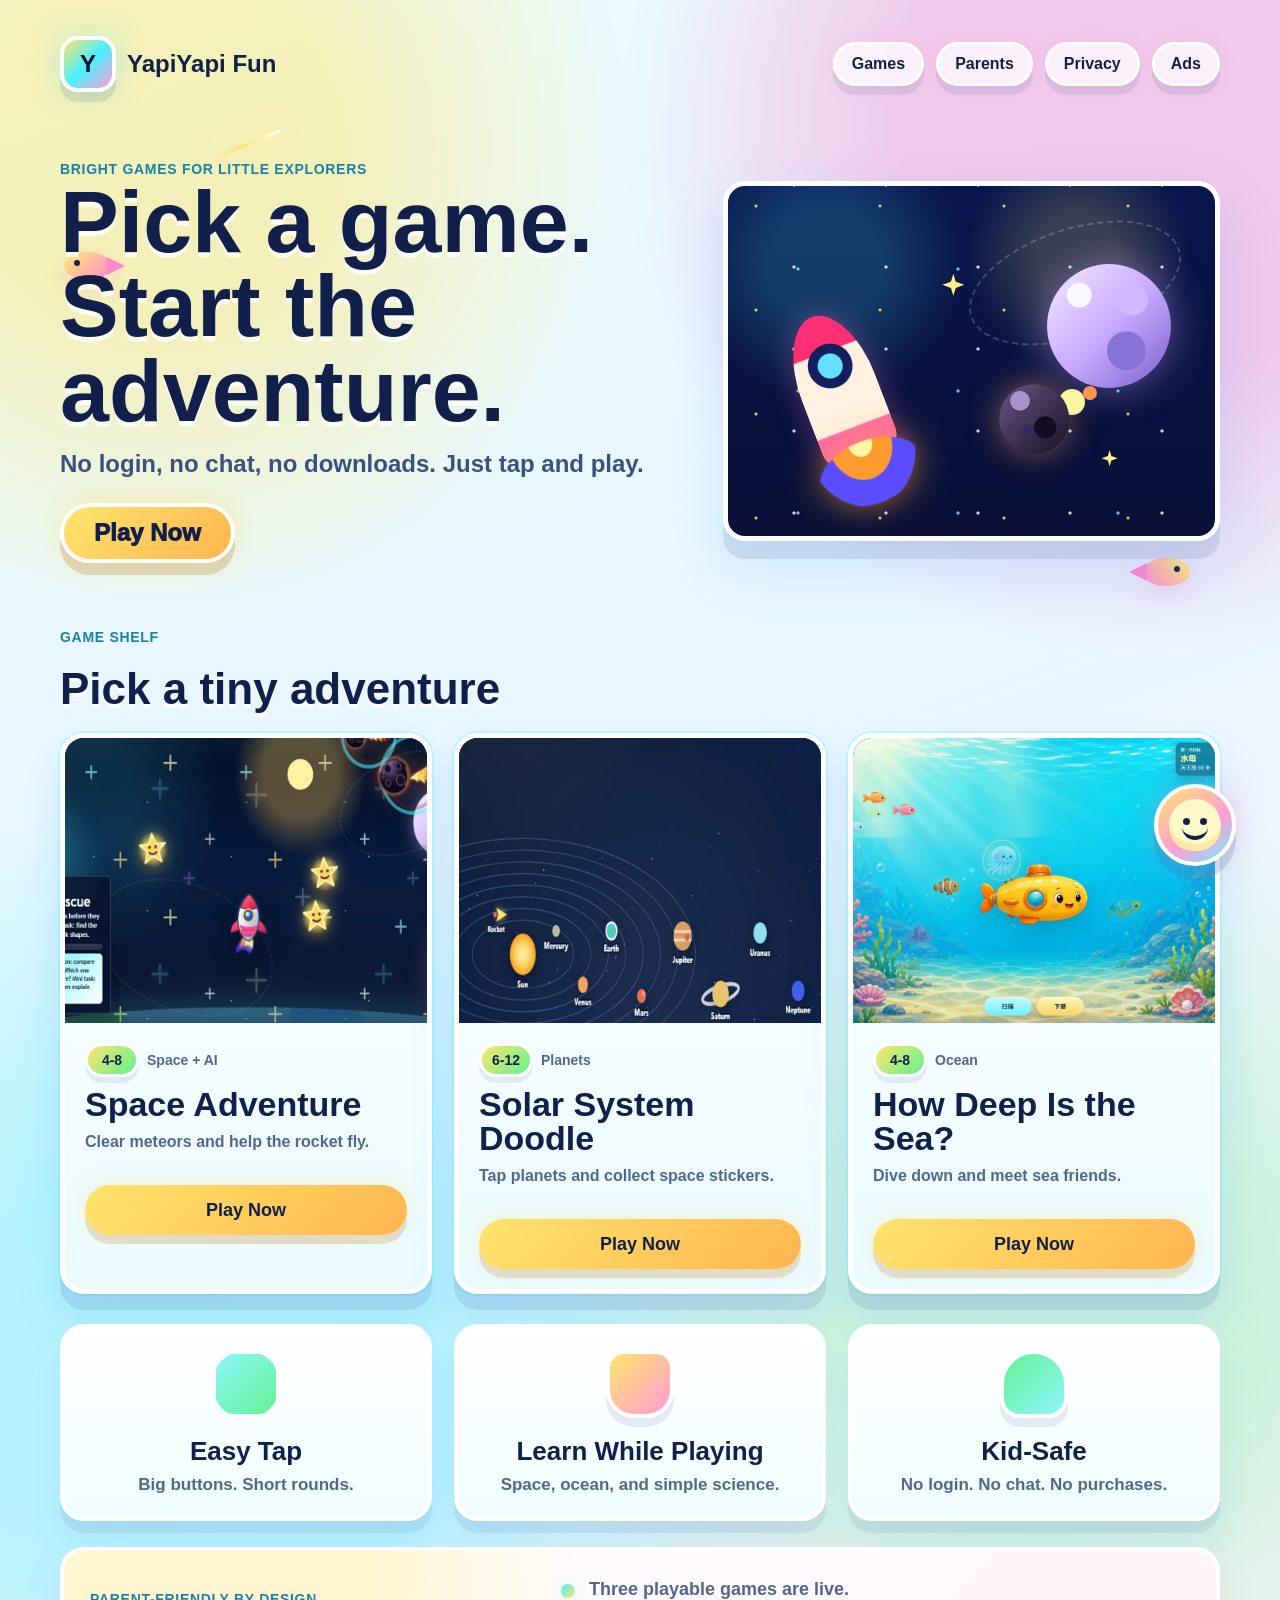
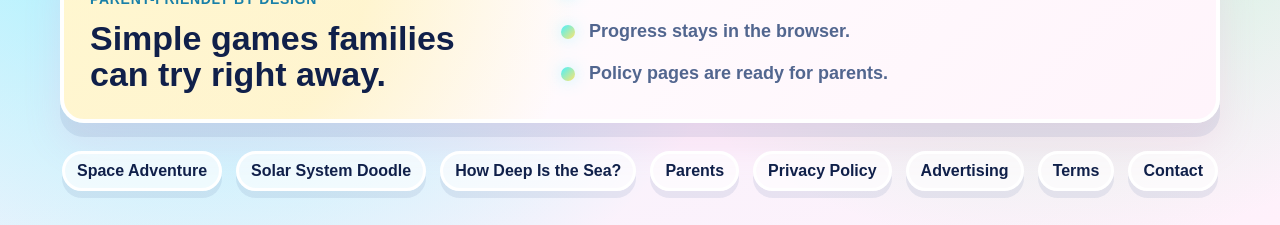
==== commit f7466eb6: "Brighten homepage for kids" ====
--- a/index.html
+++ b/index.html
@@ -74,6 +74,13 @@
   </head>
   <body>
     <main class="home-app">
+      <span class="page-fish fish-a" aria-hidden="true"></span>
+      <span class="page-fish fish-b" aria-hidden="true"></span>
+      <span class="shooting-star trail-a" aria-hidden="true"></span>
+      <span class="shooting-star trail-b" aria-hidden="true"></span>
+      <button class="home-mascot" type="button" aria-label="Play with YapiYapi mascot">
+        <span class="mascot-face" aria-hidden="true"></span>
+      </button>
       <header class="home-header">
         <a class="home-brand" href="./index.html" aria-label="YapiYapi Fun home">
           <span class="home-logo" aria-hidden="true">Y</span>
@@ -89,12 +96,12 @@
 
       <section class="home-hero" aria-labelledby="homeTitle">
         <div class="home-hero-copy">
-          <p class="eyebrow">Tiny games. Big curiosity.</p>
-          <h1 id="homeTitle">Little web games for curious kids.</h1>
+          <p class="eyebrow">Bright games for little explorers</p>
+          <h1 id="homeTitle"><span>Pick a game.</span><span>Start the adventure.</span></h1>
           <p>
-            YapiYapi Fun is a growing shelf of simple browser games for young children.
-            No login, no chat, no downloads, and no child profile.
+            No login, no chat, no downloads. Just tap and play.
           </p>
+          <a class="hero-play-button" href="#games">Play Now</a>
         </div>
         <div class="home-hero-scene" aria-hidden="true">
           <span class="hero-orbit"></span>
@@ -122,10 +129,10 @@
             />
           </span>
           <span class="tile-body">
-            <span class="tile-kicker">Ages 4-8 / Space + AI</span>
+            <span class="tile-kicker"><span class="age-chip">4-8</span><span>Space + AI</span></span>
             <strong>Space Adventure</strong>
-            <span>Launch a rocket, clear meteors, collect star fuel, and unlock planet knowledge cards.</span>
-            <span class="tile-badge">Ready to play</span>
+            <span>Clear meteors and help the rocket fly.</span>
+            <span class="tile-badge">Play Now</span>
           </span>
         </a>
 
@@ -139,10 +146,10 @@
             />
           </span>
           <span class="tile-body">
-            <span class="tile-kicker">Ages 6-12 / Solar system</span>
+            <span class="tile-kicker"><span class="age-chip">6-12</span><span>Planets</span></span>
             <strong>Solar System Doodle</strong>
-            <span>Tap planets, launch a rocket, complete missions, and collect planet stickers.</span>
-            <span class="tile-badge">Ready to play</span>
+            <span>Tap planets and collect space stickers.</span>
+            <span class="tile-badge">Play Now</span>
           </span>
         </a>
 
@@ -156,42 +163,41 @@
             />
           </span>
           <span class="tile-body">
-            <span class="tile-kicker">Ages 4-8 / Ocean depth</span>
+            <span class="tile-kicker"><span class="age-chip">4-8</span><span>Ocean</span></span>
             <strong>How Deep Is the Sea?</strong>
-            <span>Dive a friendly submarine, scan sea creatures, and learn how ocean depth changes.</span>
-            <span class="tile-badge">Ready to play</span>
+            <span>Dive down and meet sea friends.</span>
+            <span class="tile-badge">Play Now</span>
           </span>
         </a>
       </section>
 
       <section class="home-info">
         <article>
-          <span class="info-icon">01</span>
-          <h2>Made For Kids</h2>
-          <p>Simple controls, large targets, short rounds, and no social features.</p>
+          <span class="info-icon kid-icon" aria-hidden="true"></span>
+          <h2>Easy Tap</h2>
+          <p>Big buttons. Short rounds.</p>
         </article>
         <article>
-          <span class="info-icon">02</span>
-          <h2>Learning Built In</h2>
-          <p>Games teach observation, science facts, and friendly AI concepts through play.</p>
+          <span class="info-icon learn-icon" aria-hidden="true"></span>
+          <h2>Learn While Playing</h2>
+          <p>Space, ocean, and simple science.</p>
         </article>
         <article>
-          <span class="info-icon">03</span>
-          <h2>Ad Care</h2>
-          <p>Ads, when enabled, must stay separate from gameplay and be child-directed where required.</p>
+          <span class="info-icon safe-icon" aria-hidden="true"></span>
+          <h2>Kid-Safe</h2>
+          <p>No login. No chat. No purchases.</p>
         </article>
       </section>
 
       <section class="home-trust" aria-labelledby="trustTitle">
         <div>
           <p class="eyebrow">Parent-friendly by design</p>
-          <h2 id="trustTitle">Built for small tests before big promotion.</h2>
+          <h2 id="trustTitle">Simple games families can try right away.</h2>
         </div>
         <ul>
-          <li>No login, chat, upload, camera, microphone, or in-game purchase.</li>
-          <li>Three playable learning games are live, with more concepts in design.</li>
-          <li>Policy pages explain privacy, ads, parent guidance, and contact details.</li>
-          <li>Ad placements should stay outside active gameplay and use child-directed treatment where required.</li>
+          <li>Three playable games are live.</li>
+          <li>Progress stays in the browser.</li>
+          <li>Policy pages are ready for parents.</li>
         </ul>
       </section>
 
@@ -206,5 +212,39 @@
         <a class="text-link" href="mailto:535826356@qq.com">Contact</a>
       </nav>
     </main>
+    <script>
+      (() => {
+        let audioContext;
+        const playPop = (frequency = 680) => {
+          try {
+            audioContext ||= new (window.AudioContext || window.webkitAudioContext)();
+            const oscillator = audioContext.createOscillator();
+            const gain = audioContext.createGain();
+            oscillator.type = "sine";
+            oscillator.frequency.value = frequency;
+            gain.gain.setValueAtTime(0.0001, audioContext.currentTime);
+            gain.gain.exponentialRampToValueAtTime(0.035, audioContext.currentTime + 0.01);
+            gain.gain.exponentialRampToValueAtTime(0.0001, audioContext.currentTime + 0.12);
+            oscillator.connect(gain).connect(audioContext.destination);
+            oscillator.start();
+            oscillator.stop(audioContext.currentTime + 0.13);
+          } catch {
+            // Sound is a small bonus; the page should stay quiet if audio is blocked.
+          }
+        };
+
+        document.querySelectorAll(".game-tile").forEach((tile, index) => {
+          tile.addEventListener("pointerenter", () => playPop(620 + index * 90));
+        });
+
+        const mascot = document.querySelector(".home-mascot");
+        mascot?.addEventListener("click", () => {
+          mascot.classList.remove("is-waving");
+          void mascot.offsetWidth;
+          mascot.classList.add("is-waving");
+          playPop(920);
+        });
+      })();
+    </script>
   </body>
 </html>
--- a/styles.css
+++ b/styles.css
@@ -1,17 +1,17 @@
 :root {
-  color-scheme: dark;
-  font-family: "Trebuchet MS", "Segoe UI", Arial, sans-serif;
-  --ink: #f7fbff;
-  --muted: #b7d7ff;
-  --deep: #060a23;
-  --deep-2: #111b4a;
+  color-scheme: light;
+  font-family: "Arial Rounded MT Bold", "Trebuchet MS", "Segoe UI", Arial, sans-serif;
+  --ink: #10204a;
+  --muted: #52668f;
+  --deep: #f5fdff;
+  --deep-2: #dff8ff;
   --blue: #4ea1ff;
   --cyan: #48f0ff;
   --pink: #ff75c8;
   --purple: #8d7cff;
   --yellow: #ffe56d;
   --orange: #ff944d;
-  --green: #5cff9a;
+  --green: #61f28f;
   --danger: #ff6680;
 }
 
@@ -29,10 +29,11 @@
   margin: 0;
   color: var(--ink);
   background:
-    radial-gradient(circle at 14% 12%, rgb(72 240 255 / 18%) 0 9%, transparent 24%),
-    radial-gradient(circle at 88% 10%, rgb(255 117 200 / 18%) 0 11%, transparent 26%),
-    radial-gradient(circle at 50% 100%, rgb(78 161 255 / 20%) 0 16%, transparent 36%),
-    linear-gradient(160deg, #06091f 0%, #0b1740 48%, #24103f 100%);
+    radial-gradient(circle at 12% 8%, rgb(255 229 109 / 48%) 0 9%, transparent 24%),
+    radial-gradient(circle at 90% 7%, rgb(255 117 200 / 36%) 0 12%, transparent 26%),
+    radial-gradient(circle at 82% 72%, rgb(97 242 143 / 28%) 0 12%, transparent 32%),
+    radial-gradient(circle at 16% 76%, rgb(72 240 255 / 34%) 0 14%, transparent 34%),
+    linear-gradient(160deg, #ebfbff 0%, #e7f6ff 42%, #fff1fb 100%);
 }
 
 button,
@@ -65,9 +66,150 @@
 }
 
 .home-app {
+  position: relative;
   width: min(1160px, calc(100% - 28px));
   margin: 0 auto;
   padding: 28px 0 34px;
+}
+
+.page-fish,
+.shooting-star {
+  position: fixed;
+  z-index: 0;
+  pointer-events: none;
+}
+
+.page-fish {
+  width: 46px;
+  height: 28px;
+  border-radius: 52% 48% 48% 52%;
+  background: linear-gradient(135deg, #fff06f, #ff87cf);
+  box-shadow: 0 10px 22px rgb(255 117 200 / 22%);
+  animation: fishSwim 16s ease-in-out infinite;
+}
+
+.page-fish::before {
+  content: "";
+  position: absolute;
+  right: -15px;
+  top: 5px;
+  border-top: 9px solid transparent;
+  border-bottom: 9px solid transparent;
+  border-left: 18px solid #ff87cf;
+}
+
+.page-fish::after {
+  content: "";
+  position: absolute;
+  left: 10px;
+  top: 8px;
+  width: 6px;
+  height: 6px;
+  border-radius: 50%;
+  background: #10204a;
+}
+
+.fish-a {
+  left: 5vw;
+  top: 28vh;
+}
+
+.fish-b {
+  right: 7vw;
+  top: 62vh;
+  animation-delay: -7s;
+  transform: scaleX(-1);
+}
+
+.shooting-star {
+  width: 78px;
+  height: 3px;
+  border-radius: 999px;
+  background: linear-gradient(90deg, transparent, #ffe56d, #fff);
+  filter: drop-shadow(0 0 12px rgb(255 229 109 / 80%));
+  transform: rotate(-22deg);
+  animation: cometTrail 7s linear infinite;
+}
+
+.trail-a {
+  left: 16vw;
+  top: 16vh;
+}
+
+.trail-b {
+  right: 18vw;
+  top: 38vh;
+  animation-delay: -3s;
+}
+
+.home-app > * {
+  position: relative;
+  z-index: 1;
+}
+
+.page-fish,
+.shooting-star {
+  position: fixed;
+  z-index: 0;
+}
+
+.home-mascot {
+  position: fixed;
+  right: clamp(14px, 4vw, 44px);
+  bottom: clamp(14px, 4vw, 34px);
+  z-index: 8;
+  display: grid;
+  width: 82px;
+  height: 82px;
+  min-height: 82px;
+  place-items: center;
+  border: 4px solid #fff;
+  border-radius: 50%;
+  padding: 0;
+  background: linear-gradient(145deg, #ffe56d, #ff9bd4 58%, #69f3ff);
+  box-shadow: 0 14px 0 rgb(62 88 150 / 18%), 0 0 28px rgb(255 117 200 / 34%);
+}
+
+.mascot-face {
+  position: relative;
+  width: 52px;
+  height: 52px;
+  border-radius: 50% 50% 46% 46%;
+  background: #fff8c8;
+  box-shadow: inset 0 -7px 0 rgb(255 188 74 / 28%);
+}
+
+.mascot-face::before,
+.mascot-face::after {
+  content: "";
+  position: absolute;
+  top: 19px;
+  width: 7px;
+  height: 7px;
+  border-radius: 50%;
+  background: #10204a;
+}
+
+.mascot-face::before {
+  left: 14px;
+}
+
+.mascot-face::after {
+  right: 14px;
+}
+
+.home-mascot::after {
+  content: "";
+  position: absolute;
+  bottom: 22px;
+  width: 26px;
+  height: 12px;
+  border-bottom: 4px solid #10204a;
+  border-radius: 0 0 999px 999px;
+}
+
+.home-mascot.is-waving {
+  animation: mascotBounce 0.62s ease;
 }
 
 .home-header {
@@ -80,7 +222,7 @@
 
 .home-brand,
 .home-nav a {
-  color: var(--ink);
+  color: #10204a;
   font-weight: 900;
   text-decoration: none;
 }
@@ -94,13 +236,14 @@
 
 .home-logo {
   display: grid;
-  width: 48px;
-  height: 48px;
+  width: 56px;
+  height: 56px;
   place-items: center;
-  border-radius: 8px;
+  border: 4px solid #fff;
+  border-radius: 18px;
   color: #08102d;
   background: linear-gradient(135deg, var(--yellow), var(--cyan), #ff9bd4);
-  box-shadow: 0 0 28px rgb(72 240 255 / 34%);
+  box-shadow: 0 10px 0 rgb(62 88 150 / 14%), 0 0 28px rgb(72 240 255 / 34%);
 }
 
 .home-nav {
@@ -110,17 +253,18 @@
 }
 
 .home-nav a {
-  border: 2px solid rgb(255 255 255 / 16%);
+  border: 3px solid #fff;
   border-radius: 999px;
-  padding: 9px 13px;
-  background: rgb(255 255 255 / 7%);
-  box-shadow: inset 0 1px 0 rgb(255 255 255 / 12%);
-  transition: background 0.18s ease, transform 0.18s ease;
+  padding: 10px 16px;
+  background: rgb(255 255 255 / 72%);
+  box-shadow: 0 9px 0 rgb(62 88 150 / 12%), 0 0 18px rgb(255 117 200 / 12%);
+  transition: background 0.18s ease, transform 0.18s ease, box-shadow 0.18s ease;
 }
 
 .home-nav a:hover {
-  background: rgb(255 255 255 / 13%);
-  transform: translateY(-2px);
+  background: #fff;
+  box-shadow: 0 12px 0 rgb(62 88 150 / 12%), 0 0 24px rgb(72 240 255 / 32%);
+  transform: translateY(-3px) rotate(-1deg);
 }
 
 .home-hero {
@@ -139,18 +283,46 @@
 
 .home-hero h1 {
   margin: 0 0 14px;
-  color: #fff;
-  font-size: clamp(48px, 7vw, 82px);
+  color: #10204a;
+  font-size: clamp(52px, 7vw, 88px);
   line-height: 0.96;
-  letter-spacing: -0.02em;
+  letter-spacing: 0;
+  text-shadow: 0 5px 0 rgb(255 255 255 / 74%);
+}
+
+.home-hero h1 span {
+  display: block;
 }
 
 .home-hero p {
   margin: 0;
-  color: #d6e9ff;
-  font-size: 20px;
+  color: #38527f;
+  font-size: 24px;
   font-weight: 900;
   line-height: 1.4;
+}
+
+.hero-play-button {
+  display: inline-flex;
+  align-items: center;
+  justify-content: center;
+  min-height: 60px;
+  margin-top: 22px;
+  border: 4px solid #fff;
+  border-radius: 999px;
+  padding: 0 30px;
+  color: #10204a;
+  background: linear-gradient(135deg, #ffe56d, #ffb44f);
+  box-shadow: 0 12px 0 rgb(173 99 24 / 22%), 0 0 24px rgb(255 229 109 / 48%);
+  font-size: 24px;
+  font-weight: 950;
+  text-decoration: none;
+  transition: transform 0.18s ease, box-shadow 0.18s ease;
+}
+
+.hero-play-button:hover {
+  transform: translateY(-3px) rotate(-1deg);
+  box-shadow: 0 15px 0 rgb(173 99 24 / 20%), 0 0 34px rgb(255 117 200 / 34%);
 }
 
 .home-hero-scene {
@@ -159,13 +331,13 @@
   min-width: 0;
   min-height: 360px;
   overflow: hidden;
-  border: 2px solid rgb(255 255 255 / 14%);
-  border-radius: 8px;
+  border: 5px solid #fff;
+  border-radius: 22px;
   background:
     radial-gradient(circle at 72% 20%, rgb(255 229 109 / 20%) 0 9%, transparent 25%),
     radial-gradient(circle at 20% 22%, rgb(72 240 255 / 18%) 0 12%, transparent 29%),
     linear-gradient(180deg, #08164e 0%, #0a1036 100%);
-  box-shadow: 0 22px 60px rgb(0 0 0 / 28%);
+  box-shadow: 0 18px 0 rgb(62 88 150 / 13%), 0 24px 60px rgb(78 161 255 / 20%);
 }
 
 .home-hero-scene::before {
@@ -287,41 +459,48 @@
 
 .section-heading h2 {
   margin: 0;
-  color: #fff;
-  font-size: 34px;
+  color: #10204a;
+  font-size: 44px;
   line-height: 1;
+  text-shadow: 0 4px 0 rgb(255 255 255 / 80%);
 }
 
 .game-gallery,
 .home-info {
   display: grid;
   grid-template-columns: repeat(3, minmax(0, 1fr));
-  gap: 16px;
+  gap: 22px;
 }
 
 .game-tile {
-  min-height: 390px;
+  min-height: 458px;
   display: flex;
   flex-direction: column;
   overflow: hidden;
-  border: 2px solid rgb(255 255 255 / 16%);
-  border-radius: 8px;
+  border: 5px solid #fff;
+  border-radius: 24px;
   color: var(--ink);
-  background: rgb(8 16 45 / 76%);
-  box-shadow: 0 18px 42px rgb(0 0 0 / 24%), inset 0 1px 0 rgb(255 255 255 / 8%);
+  background: linear-gradient(180deg, #fff 0%, #eafaff 100%);
+  box-shadow:
+    0 16px 0 rgb(62 88 150 / 13%),
+    0 24px 44px rgb(78 161 255 / 18%),
+    0 0 0 2px rgb(72 240 255 / 24%);
   text-decoration: none;
   transition: border-color 0.18s ease, transform 0.18s ease, box-shadow 0.18s ease;
 }
 
 .game-tile:hover {
-  border-color: rgb(143 246 255 / 54%);
-  box-shadow: 0 24px 54px rgb(0 0 0 / 34%), 0 0 34px rgb(72 240 255 / 12%);
-  transform: translateY(-4px);
+  border-color: #ffe56d;
+  box-shadow:
+    0 20px 0 rgb(62 88 150 / 12%),
+    0 30px 56px rgb(255 117 200 / 20%),
+    0 0 34px rgb(72 240 255 / 46%);
+  transform: translateY(-7px) rotate(-0.7deg);
 }
 
 .tile-art {
   position: relative;
-  min-height: 220px;
+  min-height: 285px;
   overflow: hidden;
 }
 
@@ -333,7 +512,7 @@
   display: block;
   width: 100%;
   height: 100%;
-  min-height: 220px;
+  min-height: 285px;
   object-fit: cover;
   object-position: center top;
   transform: scale(1.01);
@@ -664,37 +843,58 @@
 
 .tile-body {
   display: grid;
+  gap: 10px;
+  padding: 20px;
+}
+
+.tile-kicker {
+  display: flex;
+  align-items: center;
   gap: 8px;
-  padding: 18px;
-}
-
-.tile-kicker {
-  color: var(--muted);
-  font-size: 12px;
+  color: #52668f;
+  font-size: 14px;
   font-weight: 900;
-  letter-spacing: 0.05em;
-  text-transform: uppercase;
+  letter-spacing: 0;
+  text-transform: none;
+}
+
+.age-chip {
+  display: inline-grid;
+  min-width: 54px;
+  min-height: 34px;
+  place-items: center;
+  border: 3px solid #fff;
+  border-radius: 999px;
+  color: #10204a;
+  background: linear-gradient(135deg, #ffe56d, #61f28f);
+  box-shadow: 0 6px 0 rgb(62 88 150 / 10%);
 }
 
 .tile-body strong {
-  color: #fff;
-  font-size: 32px;
+  color: #10204a;
+  font-size: 34px;
   line-height: 1;
 }
 
 .tile-body > span:not(.tile-kicker):not(.tile-badge) {
-  color: #d6e9ff;
+  color: #52668f;
+  min-height: 2.8em;
   font-weight: 800;
   line-height: 1.4;
 }
 
 .tile-badge {
-  width: fit-content;
+  display: inline-flex;
+  width: 100%;
+  min-height: 50px;
+  align-items: center;
+  justify-content: center;
   border-radius: 999px;
-  padding: 7px 11px;
-  color: #07102d;
-  background: #8ff6ff;
-  font-size: 13px;
+  padding: 10px 16px;
+  color: #10204a;
+  background: linear-gradient(135deg, #ffe56d, #ffb44f);
+  box-shadow: 0 9px 0 rgb(173 99 24 / 18%), 0 0 22px rgb(255 229 109 / 34%);
+  font-size: 18px;
   font-weight: 900;
 }
 
@@ -708,57 +908,79 @@
 }
 
 .home-info {
-  margin: 20px 0 18px;
+  margin: 30px 0 22px;
 }
 
 .home-info article {
-  border: 1px solid rgb(255 255 255 / 12%);
-  border-radius: 8px;
-  padding: 18px;
-  background: rgb(255 255 255 / 6%);
+  border: 4px solid #fff;
+  border-radius: 24px;
+  padding: 22px;
+  background: linear-gradient(180deg, #ffffff 0%, #f0fdff 100%);
+  box-shadow: 0 12px 0 rgb(62 88 150 / 10%), 0 20px 34px rgb(78 161 255 / 12%);
+  text-align: center;
 }
 
 .home-info h2 {
   margin: 0 0 8px;
+  color: #10204a;
+  font-size: 26px;
 }
 
 .home-info p {
   margin: 0;
-  color: #d6e9ff;
+  color: #52668f;
+  font-size: 17px;
   font-weight: 800;
 }
 
 .info-icon {
-  display: inline-grid;
-  min-width: 38px;
-  height: 28px;
+  display: inline-block;
+  width: 68px;
+  min-width: 68px;
+  height: 68px;
   place-items: center;
-  border-radius: 999px;
-  margin-bottom: 12px;
+  border: 4px solid #fff;
+  border-radius: 22px;
+  margin-bottom: 14px;
   color: #07102d;
-  background: #8ff6ff;
+  background: linear-gradient(135deg, #8ff6ff, #61f28f);
+  box-shadow: 0 9px 0 rgb(62 88 150 / 12%);
   font-size: 13px;
   font-weight: 900;
+}
+
+.kid-icon {
+  clip-path: circle(50%);
+}
+
+.learn-icon {
+  border-radius: 18px 18px 28px 28px;
+  background: linear-gradient(135deg, #ffe56d, #ff9bd4);
+}
+
+.safe-icon {
+  border-radius: 50% 50% 20px 20px;
+  background: linear-gradient(135deg, #61f28f, #8ff6ff);
 }
 
 .home-trust {
   display: grid;
   grid-template-columns: minmax(0, 0.72fr) minmax(0, 1fr);
   gap: 18px;
-  margin: 20px 0 22px;
-  border: 1px solid rgb(255 255 255 / 14%);
-  border-radius: 8px;
-  padding: 22px;
-  background:
-    radial-gradient(circle at 10% 10%, rgb(72 240 255 / 14%) 0 18%, transparent 38%),
-    rgb(255 255 255 / 6%);
-  box-shadow: inset 0 1px 0 rgb(255 255 255 / 8%);
+  margin: 26px 0 22px;
+  border: 4px solid #fff;
+  border-radius: 24px;
+  padding: 26px;
+  background:
+    radial-gradient(circle at 10% 10%, rgb(255 229 109 / 32%) 0 18%, transparent 38%),
+    linear-gradient(135deg, #ffffff 0%, #fff4fb 100%);
+  box-shadow: 0 14px 0 rgb(62 88 150 / 10%), 0 22px 38px rgb(255 117 200 / 14%);
 }
 
 .home-trust h2 {
   max-width: 430px;
   margin: 0;
-  color: #fff;
+  color: #10204a;
   font-size: 34px;
   line-height: 1.05;
 }
@@ -774,7 +996,8 @@
 .home-trust li {
   position: relative;
   padding-left: 28px;
-  color: #d6e9ff;
+  color: #52668f;
+  font-size: 18px;
   font-weight: 850;
   line-height: 1.42;
 }
@@ -789,6 +1012,59 @@
   border-radius: 50%;
   background: linear-gradient(135deg, var(--cyan), var(--yellow));
   box-shadow: 0 0 16px rgb(72 240 255 / 36%);
+}
+
+.home-app .eyebrow {
+  color: #1980a8;
+  font-size: 14px;
+}
+
+@keyframes fishSwim {
+  0%,
+  100% {
+    transform: translate3d(0, 0, 0) rotate(0deg);
+  }
+
+  45% {
+    transform: translate3d(28px, -20px, 0) rotate(8deg);
+  }
+
+  70% {
+    transform: translate3d(-12px, 16px, 0) rotate(-6deg);
+  }
+}
+
+@keyframes cometTrail {
+  0% {
+    opacity: 0;
+    transform: translate3d(90px, -50px, 0) rotate(-22deg);
+  }
+
+  15%,
+  42% {
+    opacity: 1;
+  }
+
+  72%,
+  100% {
+    opacity: 0;
+    transform: translate3d(-170px, 95px, 0) rotate(-22deg);
+  }
+}
+
+@keyframes mascotBounce {
+  0%,
+  100% {
+    transform: translateY(0) rotate(0deg);
+  }
+
+  35% {
+    transform: translateY(-12px) rotate(-9deg);
+  }
+
+  65% {
+    transform: translateY(-5px) rotate(8deg);
+  }
 }
 
 .game-app {
@@ -2013,6 +2289,20 @@
   padding: 6px 0 0;
 }
 
+.home-app .legal-links {
+  margin-top: 12px;
+}
+
+.home-app .text-link {
+  color: #10204a;
+  border: 3px solid #fff;
+  border-radius: 999px;
+  padding: 8px 12px;
+  background: rgb(255 255 255 / 62%);
+  box-shadow: 0 7px 0 rgb(62 88 150 / 10%);
+  text-decoration: none;
+}
+
 .policy-page {
   display: grid;
   gap: 12px;
@@ -2320,6 +2610,21 @@
     grid-template-columns: 1fr;
   }
 
+  .game-tile {
+    min-height: auto;
+  }
+
+  .tile-art,
+  .tile-shot {
+    min-height: 300px;
+  }
+
+  .home-mascot {
+    width: 68px;
+    height: 68px;
+    min-height: 68px;
+  }
+
   .game-screen {
     grid-template-rows: auto minmax(520px, 1fr) auto;
   }
@@ -2392,7 +2697,7 @@
 
   .home-hero h1 {
     max-width: calc(100vw - 28px);
-    font-size: 36px;
+    font-size: 38px;
     line-height: 1;
     overflow-wrap: break-word;
     white-space: normal;
@@ -2400,8 +2705,13 @@
 
   .home-hero p {
     max-width: 34ch;
-    font-size: 14px;
+    font-size: 18px;
     overflow-wrap: break-word;
+  }
+
+  .hero-play-button {
+    width: 100%;
+    font-size: 21px;
   }
 
   .home-hero-scene {
@@ -2420,7 +2730,27 @@
   }
 
   .section-heading h2 {
-    font-size: 28px;
+    font-size: 34px;
+  }
+
+  .tile-art,
+  .tile-shot {
+    min-height: 230px;
+  }
+
+  .tile-body strong {
+    font-size: 30px;
+  }
+
+  .page-fish,
+  .shooting-star {
+    display: none;
+  }
+
+  .home-mascot {
+    right: 12px;
+    bottom: 12px;
+  }
   }
 
   .game-app {
